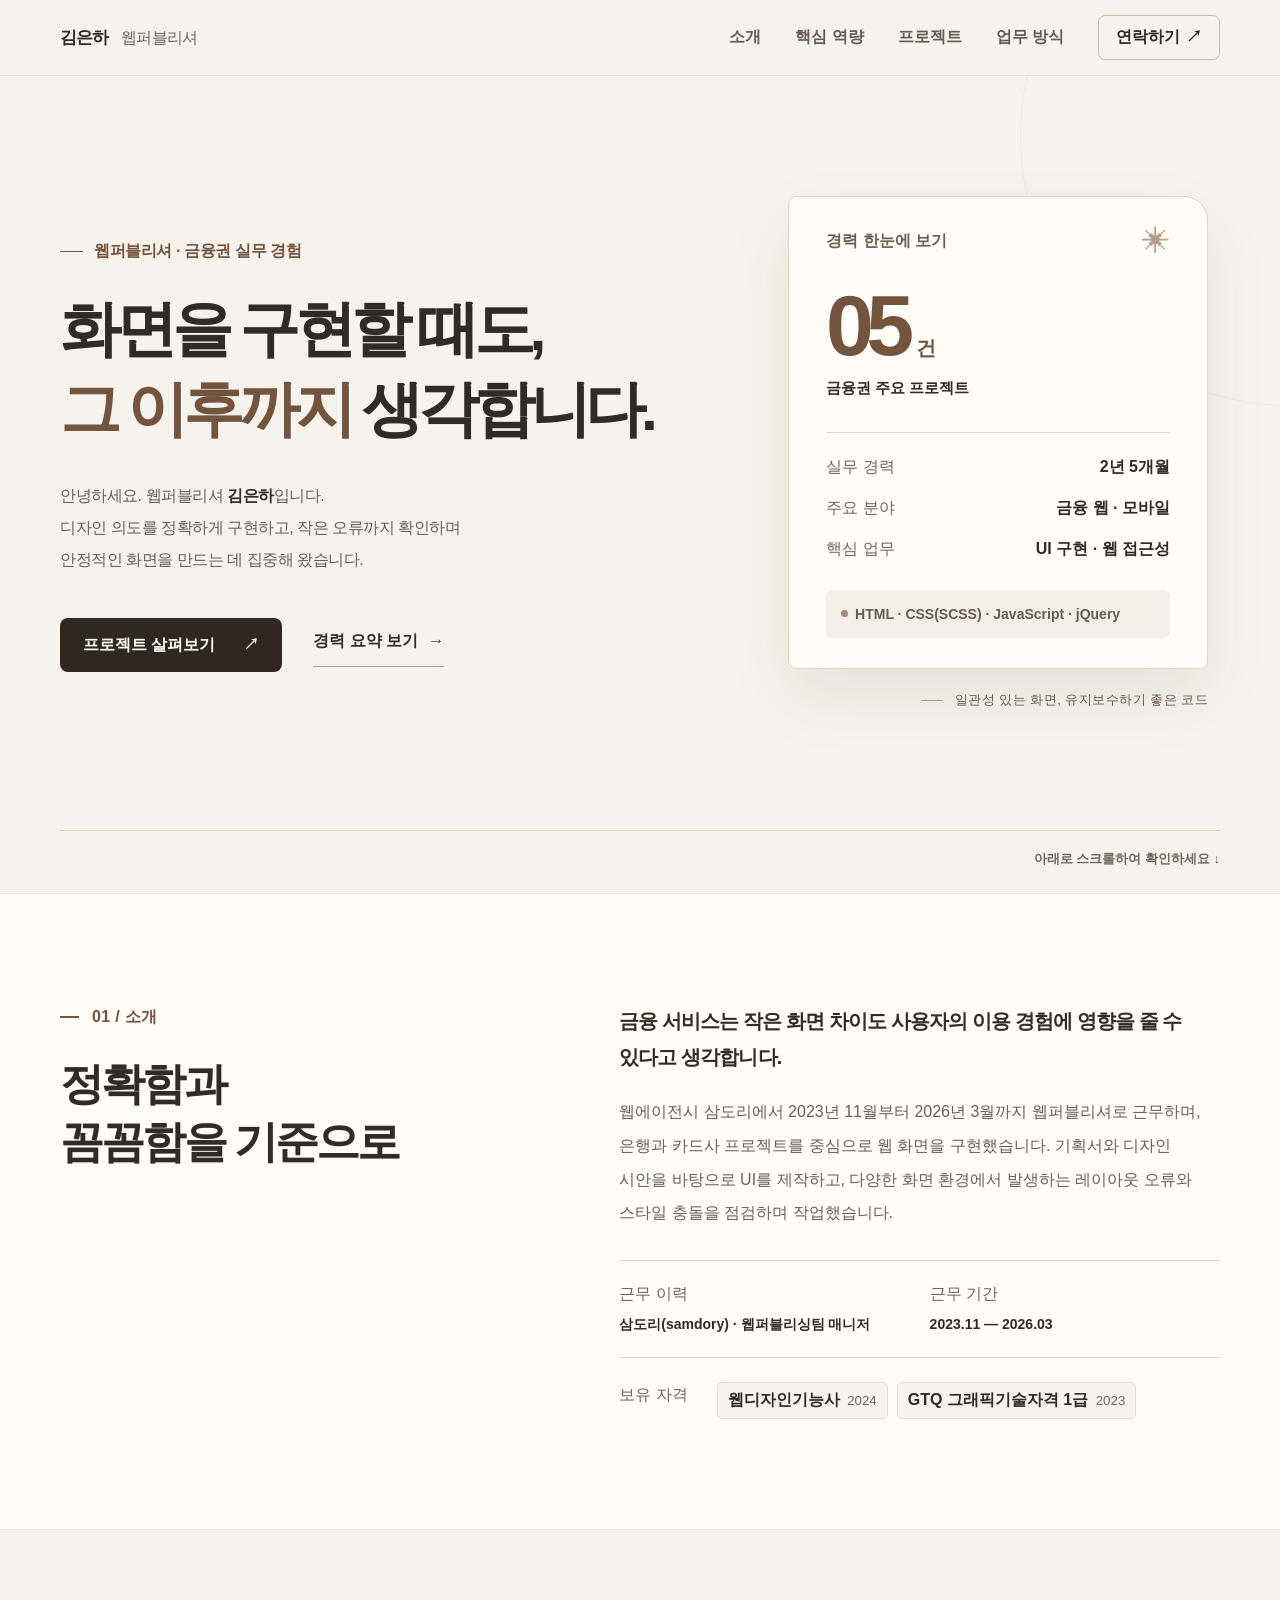
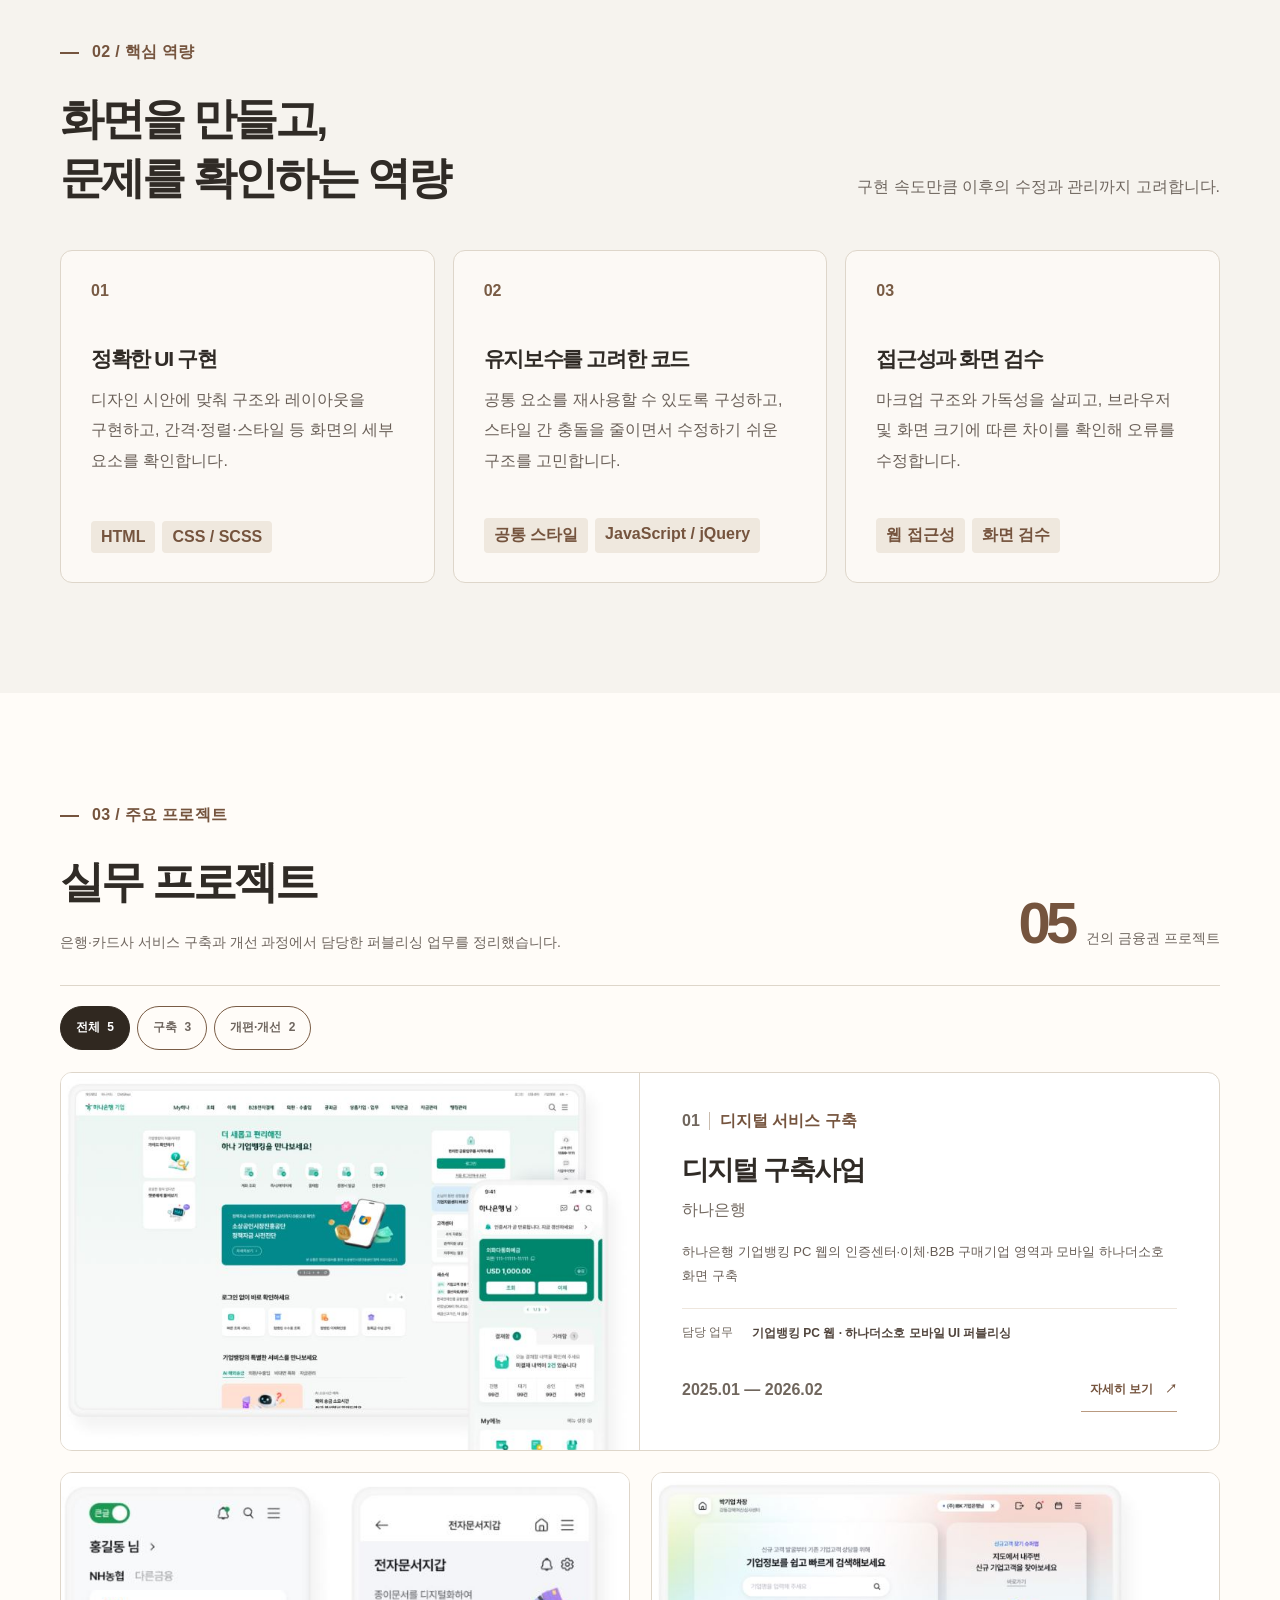
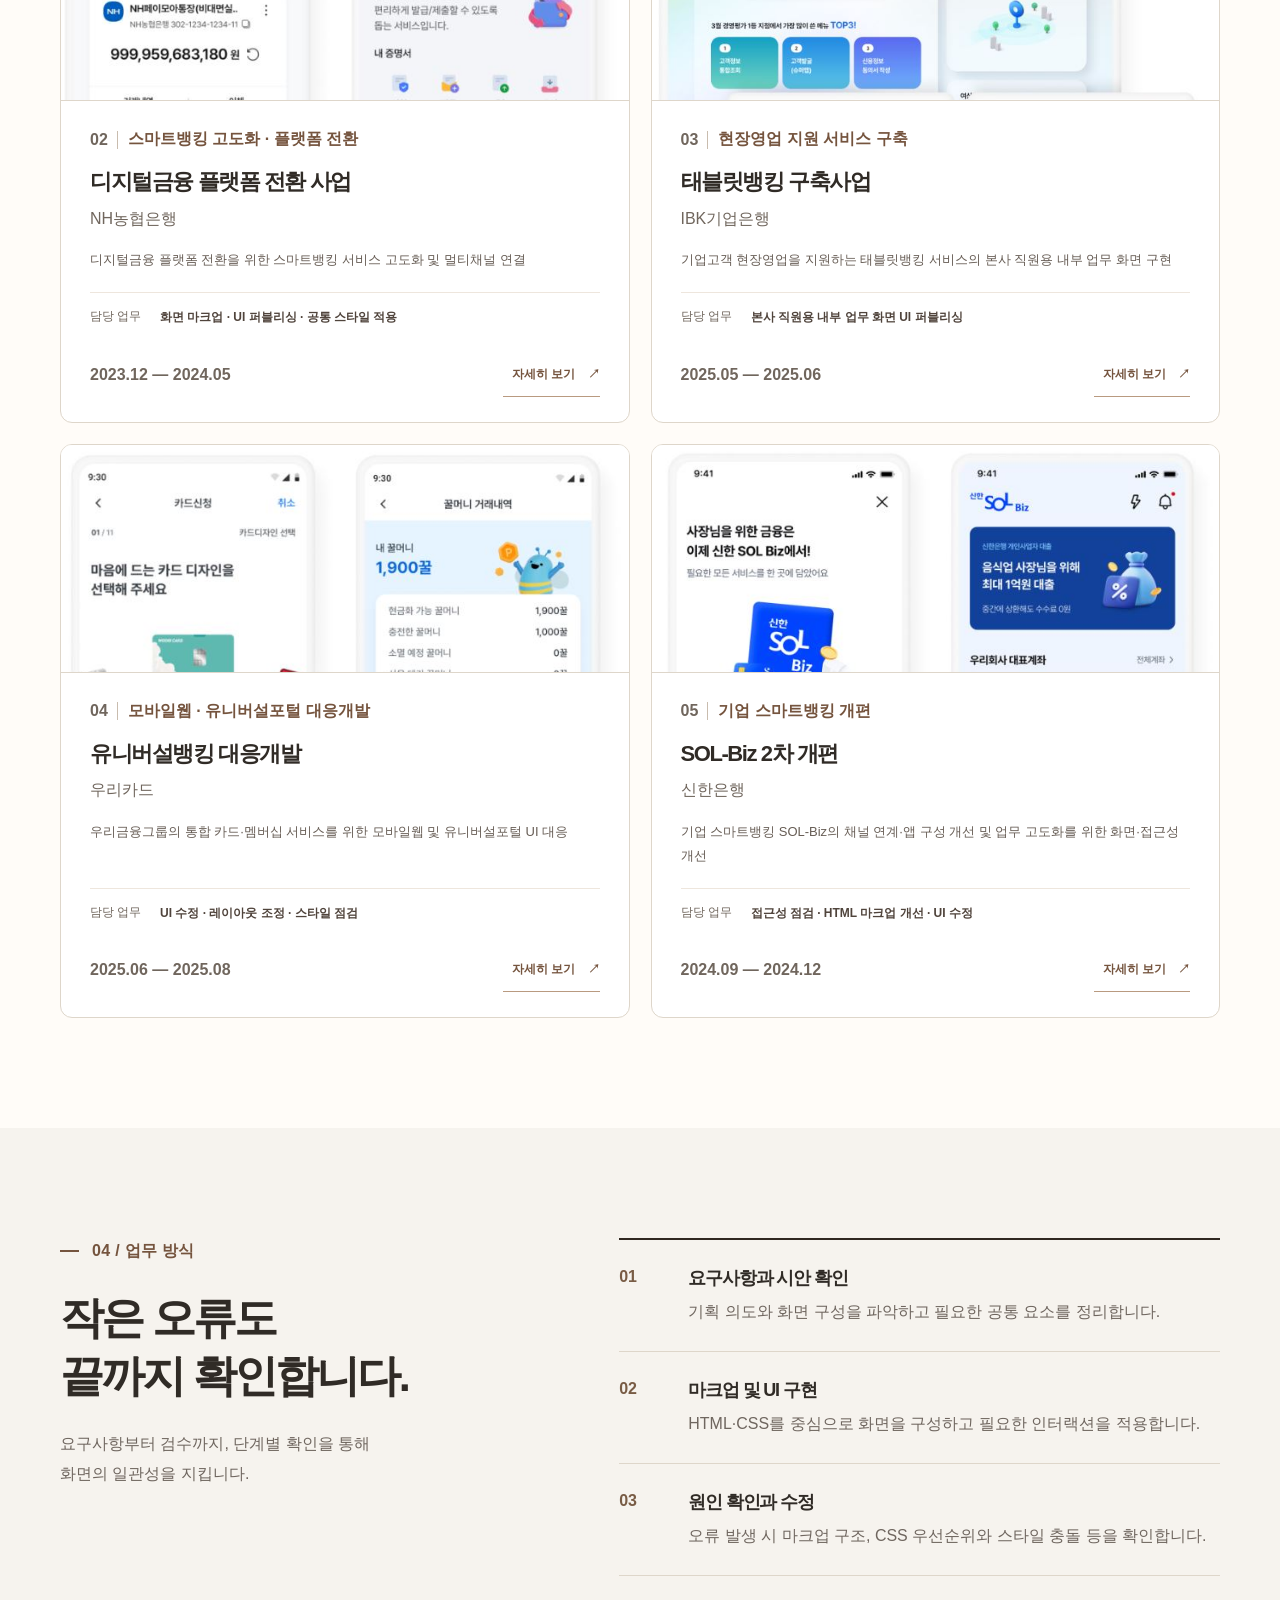
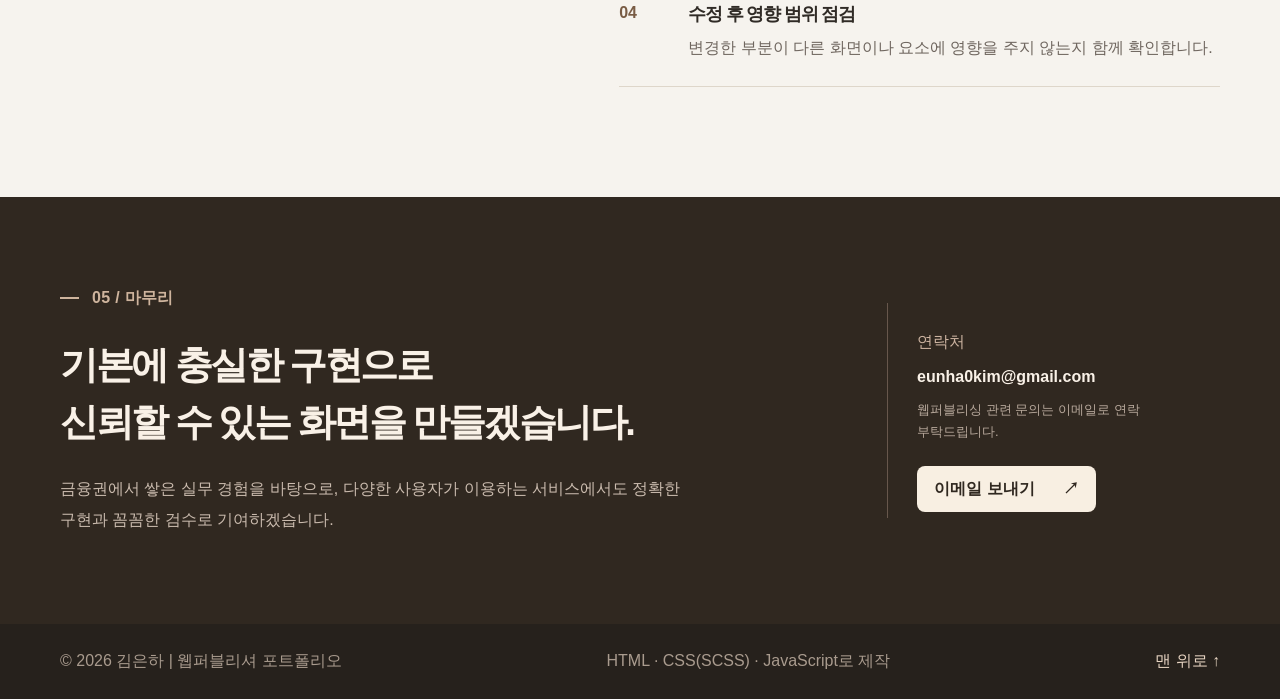
==== index.html @ f07c4eff "Add files via upload" ====
<!doctype html>
<html lang="ko">
<head>
  <meta charset="utf-8">
  <meta name="viewport" content="width=device-width, initial-scale=1">
  <meta name="description" content="웹퍼블리셔 김은하의 경력 포트폴리오. 금융권 웹 서비스 구축과 UI 퍼블리싱, 웹 접근성 개선 프로젝트 경험을 소개합니다.">
  <meta name="theme-color" content="#f6f3ee">
  <meta property="og:type" content="website">
  <meta property="og:title" content="김은하 | 웹퍼블리셔 포트폴리오">
  <meta property="og:description" content="금융권 프로젝트 경험을 바탕으로 정확하게 구현하고 꼼꼼히 검수하는 웹퍼블리셔">
  <title>김은하 | 웹퍼블리셔 포트폴리오</title>
  <link rel="stylesheet" href="css/styles.css">
  <script src="js/portfolio-data.js" defer></script>
  <script src="js/script.js" defer></script>
</head>
<body>
  <a class="skip-link" href="#main">본문으로 바로가기</a>
  <div class="scroll-progress" id="scroll-progress" aria-hidden="true"></div>

  <header class="site-header" id="top">
    <div class="header-inner container">
      <a href="#top" class="brand" aria-label="김은하 포트폴리오 맨 위로">
        <span class="brand-name">김은하 <small>웹퍼블리셔</small></span>
      </a>
      <button type="button" class="menu-toggle" id="menu-toggle" aria-controls="site-nav" aria-expanded="false" aria-label="메뉴 열기">
        <span></span><span></span><span></span>
      </button>
      <nav class="site-nav" id="site-nav" aria-label="주요 메뉴">
        <a href="#about">소개</a>
        <a href="#skills">핵심 역량</a>
        <a href="#projects">프로젝트</a>
        <a href="#process">업무 방식</a>
        <a href="#contact" class="nav-contact">연락하기 <span aria-hidden="true">↗</span></a>
      </nav>
    </div>
  </header>

  <main id="main" tabindex="-1">
    <section class="hero section-pad" aria-labelledby="hero-title">
      <div class="container hero-layout">
        <div class="hero-copy" data-reveal>
          <div class="eyebrow"><span class="tiny-rule"></span> 웹퍼블리셔 · 금융권 실무 경험</div>
          <h1 id="hero-title">화면을 구현할 때도,<br><span class="accent-word">그 이후까지</span> 생각합니다.</h1>
          <p class="hero-description">안녕하세요. 웹퍼블리셔 <strong>김은하</strong>입니다.<br>디자인 의도를 정확하게 구현하고, 작은 오류까지 확인하며<br class="only-desktop"> 안정적인 화면을 만드는 데 집중해 왔습니다.</p>
          <div class="hero-actions">
            <a href="#projects" class="button button-primary">프로젝트 살펴보기 <span aria-hidden="true">↗</span></a>
            <a href="#about" class="text-link">경력 요약 보기 <span aria-hidden="true">→</span></a>
          </div>
        </div>

        <div class="hero-aside" data-reveal>
          <div class="hero-card">
            <div class="hero-card-top">
              <span>경력 한눈에 보기</span>
              <span class="hero-card-symbol" aria-hidden="true">✳</span>
            </div>
            <div class="hero-number-wrap">
              <strong class="hero-number">05<span>건</span></strong>
              <p>금융권 주요 프로젝트</p>
            </div>
            <div class="hero-divider"></div>
            <div class="hero-card-info">
              <div><span>실무 경력</span><strong>2년 5개월</strong></div>
              <div><span>주요 분야</span><strong>금융 웹 · 모바일</strong></div>
              <div><span>핵심 업무</span><strong>UI 구현 · 웹 접근성</strong></div>
            </div>
            <div class="hero-card-bottom"><span class="status-dot"></span> HTML · CSS(SCSS) · JavaScript · jQuery</div>
          </div>
          <div class="side-note"><span class="side-note-line"></span> 일관성 있는 화면, 유지보수하기 좋은 코드</div>
        </div>
      </div>
      <div class="hero-bottom container"><span></span><span>아래로 스크롤하여 확인하세요 <span aria-hidden="true">↓</span></span></div>
    </section>

    <section class="about section-pad" id="about" aria-labelledby="about-title">
      <div class="container two-column-section">
        <div class="section-side" data-reveal><div class="section-index">01 / 소개</div><h2 id="about-title">정확함과<br>꼼꼼함을 기준으로</h2></div>
        <div class="section-main" data-reveal>
          <p class="lead">금융 서비스는 작은 화면 차이도 사용자의 이용 경험에 영향을 줄 수 있다고 생각합니다.</p>
          <p class="body-copy">웹에이전시 삼도리에서 2023년 11월부터 2026년 3월까지 웹퍼블리셔로 근무하며, 은행과 카드사 프로젝트를 중심으로 웹 화면을 구현했습니다. 기획서와 디자인 시안을 바탕으로 UI를 제작하고, 다양한 화면 환경에서 발생하는 레이아웃 오류와 스타일 충돌을 점검하며 작업했습니다.</p>
          <dl class="experience-line">
            <div><dt class="meta-label">근무 이력</dt><dd>삼도리(samdory) · 웹퍼블리싱팀 매니저</dd></div>
            <div><dt class="meta-label">근무 기간</dt><dd>2023.11 — 2026.03</dd></div>
          </dl>
          <div class="certificate-line">
            <span>보유 자격</span>
            <ul aria-label="보유 자격 목록"><li>웹디자인기능사 <small>2024</small></li><li>GTQ 그래픽기술자격 1급 <small>2023</small></li></ul>
          </div>
        </div>
      </div>
    </section>

    <section class="skills section-pad" id="skills" aria-labelledby="skills-title">
      <div class="container">
        <div class="section-heading" data-reveal>
          <div><div class="section-index">02 / 핵심 역량</div><h2 id="skills-title">화면을 만들고,<br>문제를 확인하는 역량</h2></div>
          <p>구현 속도만큼 이후의 수정과 관리까지 고려합니다.</p>
        </div>
        <div class="skill-grid">
          <article class="skill-card" data-reveal><span class="skill-count">01</span><h3>정확한 UI 구현</h3><p>디자인 시안에 맞춰 구조와 레이아웃을 구현하고, 간격·정렬·스타일 등 화면의 세부 요소를 확인합니다.</p><div class="skill-tags"><span>HTML</span><span>CSS / SCSS</span></div></article>
          <article class="skill-card" data-reveal><span class="skill-count">02</span><h3>유지보수를 고려한 코드</h3><p>공통 요소를 재사용할 수 있도록 구성하고, 스타일 간 충돌을 줄이면서 수정하기 쉬운 구조를 고민합니다.</p><div class="skill-tags"><span>공통 스타일</span><span>JavaScript / jQuery</span></div></article>
          <article class="skill-card" data-reveal><span class="skill-count">03</span><h3>접근성과 화면 검수</h3><p>마크업 구조와 가독성을 살피고, 브라우저 및 화면 크기에 따른 차이를 확인해 오류를 수정합니다.</p><div class="skill-tags"><span>웹 접근성</span><span>화면 검수</span></div></article>
        </div>
      </div>
    </section>

    <section class="projects section-pad" id="projects" aria-labelledby="projects-title">
      <div class="container">
        <div class="section-heading project-heading" data-reveal>
          <div><div class="section-index">03 / 주요 프로젝트</div><h2 id="projects-title">실무 프로젝트</h2><p class="project-intro">은행·카드사 서비스 구축과 개선 과정에서 담당한 퍼블리싱 업무를 정리했습니다.</p></div>
          <div class="project-count" aria-label="프로젝트 5건"><strong>05</strong><span>건의 금융권 프로젝트</span></div>
        </div>
        <div class="project-toolbar" data-reveal>
          <div class="filter-list" role="group" aria-label="프로젝트 분류">
            <button type="button" class="filter-button is-active" data-filter="all" aria-pressed="true">전체 <span>5</span></button>
            <button type="button" class="filter-button" data-filter="build" aria-pressed="false">구축 <span>3</span></button>
            <button type="button" class="filter-button" data-filter="improve" aria-pressed="false">개편·개선 <span>2</span></button>
          </div>
        </div>
        <!-- 프로젝트는 js/portfolio-data.js에서 관리됩니다. 이미지/URL도 해당 파일에서 변경하세요. -->
        <div class="project-grid" id="project-grid" role="list" aria-label="프로젝트 목록"></div>
        <noscript><p>프로젝트 목록과 상세 내용은 JavaScript를 활성화하면 확인할 수 있습니다.</p></noscript>
      
      </div>
    </section>

    <section class="process section-pad" id="process" aria-labelledby="process-title">
      <div class="container two-column-section process-layout">
        <div class="section-side" data-reveal><div class="section-index">04 / 업무 방식</div><h2 id="process-title">작은 오류도<br>끝까지 확인합니다.</h2><p class="process-side-copy">요구사항부터 검수까지, 단계별 확인을 통해 화면의 일관성을 지킵니다.</p></div>
        <ol class="process-list" data-reveal>
          <li class="process-item"><span aria-hidden="true">01</span><div><h3>요구사항과 시안 확인</h3><p>기획 의도와 화면 구성을 파악하고 필요한 공통 요소를 정리합니다.</p></div></li>
          <li class="process-item"><span aria-hidden="true">02</span><div><h3>마크업 및 UI 구현</h3><p>HTML·CSS를 중심으로 화면을 구성하고 필요한 인터랙션을 적용합니다.</p></div></li>
          <li class="process-item"><span aria-hidden="true">03</span><div><h3>원인 확인과 수정</h3><p>오류 발생 시 마크업 구조, CSS 우선순위와 스타일 충돌 등을 확인합니다.</p></div></li>
          <li class="process-item"><span aria-hidden="true">04</span><div><h3>수정 후 영향 범위 점검</h3><p>변경한 부분이 다른 화면이나 요소에 영향을 주지 않는지 함께 확인합니다.</p></div></li>
        </ol>
      </div>
    </section>

    <section class="closing section-pad" id="contact" aria-labelledby="contact-title">
      <div class="container closing-layout">
        <div data-reveal>
          <div class="section-index light-index">05 / 마무리</div>
          <h2 id="contact-title">기본에 충실한 구현으로<br>신뢰할 수 있는 화면을 만들겠습니다.</h2>
          <p>금융권에서 쌓은 실무 경험을 바탕으로, 다양한 사용자가 이용하는 서비스에서도 정확한 구현과 꼼꼼한 검수로 기여하겠습니다.</p>
        </div>
        <div class="closing-contact" data-reveal>
          <span>연락처</span>
          <strong id="contact-email">이메일 주소를 입력해 주세요</strong>
          <p id="contact-note">js/portfolio-data.js에 이메일을 입력하면 메일 보내기 버튼이 표시됩니다.</p>
          <a id="contact-action" class="button button-light" href="#contact" hidden>이메일 보내기 <span aria-hidden="true">↗</span></a>
        </div>
      </div>
    </section>
  </main>

  <footer class="site-footer"><div class="container footer-inner"><span>© 2026 김은하 | 웹퍼블리셔 포트폴리오</span><span>HTML · CSS(SCSS) · JavaScript로 제작</span><button type="button" id="back-to-top">맨 위로 ↑</button></div></footer>

  <dialog id="project-dialog" class="project-dialog" aria-labelledby="dialog-title">
    <div class="dialog-container">
      <div class="dialog-toolbar"><span>프로젝트 상세</span><button type="button" class="dialog-close" id="dialog-close" aria-label="프로젝트 상세 닫기">✕</button></div>
      <div id="dialog-content"></div>
    </div>
  </dialog>
</body>
</html>
---- css/styles.css ----
@charset "UTF-8";
:root {
  --bg: #f6f3ee;
  --bg-paper: #fffcf8;
  --bg-soft: #eee8df;
  --bg-warm: #e7dccc;
  --brown: #75543e;
  --brown-dark: #302820;
  --brown-mid: #795c45;
  --brown-light: #b99a80;
  --ink: #302b26;
  --muted: #6f665f;
  --subtle: #70665d;
  --line: #ded6ca;
  --line-dark: #c9bcae;
  --white: #ffffff;
  --radius: 16px;
  --shadow: 0 28px 65px rgba(61, 42, 27, .085);
  --container: 1160px;
  --header-height: 76px;
  font-family: "Pretendard", "Noto Sans KR", "Noto Sans CJK KR", "Apple SD Gothic Neo", "Malgun Gothic", sans-serif;
  color-scheme: light;
}

*, *::before, *::after {
  -webkit-box-sizing: border-box;
          box-sizing: border-box;
}

html {
  scroll-behavior: smooth;
  scroll-padding-top: 98px;
}

body {
  background: var(--bg);
  color: var(--ink);
  margin: 0;
  -webkit-font-smoothing: antialiased;
  word-break: keep-all;
  overflow-wrap: break-word;
}

body.dialog-open {
  overflow: hidden;
}

button, input, textarea {
  font: inherit;
}

button {
  cursor: pointer;
}

a {
  color: inherit;
  text-decoration: none;
}

button, a {
  -webkit-tap-highlight-color: transparent;
}

:focus-visible {
  outline: 3px solid #302820;
  outline-offset: 4px;
  -webkit-box-shadow: 0 0 0 4px #fffcf8;
          box-shadow: 0 0 0 4px #fffcf8;
}

[tabindex="-1"] {
  scroll-margin-top: 16px;
}

::-moz-selection {
  background: #dac3ab;
  color: #2c241f;
}

::selection {
  background: #dac3ab;
  color: #2c241f;
}

[hidden] {
  display: none !important;
}

.container {
  width: min(var(--container), calc(100% - 80px));
  margin-inline: auto;
}

.section-pad {
  padding-block: 110px;
}

.skip-link {
  position: fixed;
  left: 18px;
  top: -70px;
  z-index: 110;
  background: var(--brown-dark);
  color: white;
  padding: 12px 18px;
  border-radius: 6px;
}

.skip-link:focus {
  top: 12px;
}

.scroll-progress {
  position: fixed;
  inset: 0 auto auto 0;
  height: 3px;
  width: 0;
  z-index: 102;
  background: var(--brown);
  pointer-events: none;
}

/* 헤더 */
.site-header {
  height: var(--header-height);
  border-bottom: 1px solid rgba(108, 88, 68, 0.12);
  position: sticky;
  top: 0;
  z-index: 100;
  background: rgba(246, 243, 238, 0.95);
  backdrop-filter: blur(18px);
  -webkit-backdrop-filter: blur(18px);
}

.header-inner {
  height: 100%;
  display: -webkit-box;
  display: -ms-flexbox;
  display: flex;
  -webkit-box-align: center;
      -ms-flex-align: center;
          align-items: center;
  -webkit-box-pack: justify;
      -ms-flex-pack: justify;
          justify-content: space-between;
  gap: 24px;
}

.brand {
  display: -webkit-inline-box;
  display: -ms-inline-flexbox;
  display: inline-flex;
  -webkit-box-align: center;
      -ms-flex-align: center;
          align-items: center;
  gap: 10px;
  white-space: nowrap;
}

.brand-name {
  font-size: 17px;
  letter-spacing: -0.045em;
  font-weight: 750;
}

.brand-name small {
  margin-left: 8px;
  color: var(--muted);
  font-size: 12px;
  font-weight: 450;
  letter-spacing: -0.035em;
}

.site-nav {
  display: -webkit-box;
  display: -ms-flexbox;
  display: flex;
  -webkit-box-align: center;
      -ms-flex-align: center;
          align-items: center;
  gap: 34px;
}

.site-nav > a {
  position: relative;
  font-size: 13px;
  font-weight: 600;
  color: #655b53;
  -webkit-transition: color 0.2s ease;
  transition: color 0.2s ease;
}

.site-nav > a:hover, .site-nav > a.is-current {
  color: var(--brown);
}

.site-nav > a:not(.nav-contact)::after {
  content: "";
  position: absolute;
  bottom: -8px;
  left: 0;
  width: 0;
  height: 2px;
  background: var(--brown);
  -webkit-transition: width 0.2s ease;
  transition: width 0.2s ease;
}

.site-nav > a:not(.nav-contact):hover::after, .site-nav > a:not(.nav-contact).is-current::after {
  width: 100%;
}

.site-nav .nav-contact {
  padding: 11px 17px;
  color: var(--brown-dark);
  border: 1px solid var(--line-dark);
  border-radius: 7px;
}

.nav-contact span {
  margin-left: 6px;
}

.menu-toggle {
  display: none;
  background: none;
  border: 0;
  width: 42px;
  height: 42px;
  border-radius: 8px;
  padding: 11px 8px;
}

.menu-toggle span {
  display: block;
  height: 2px;
  background: var(--brown-dark);
  margin-bottom: 6px;
  -webkit-transition: -webkit-transform 0.2s ease;
  transition: -webkit-transform 0.2s ease;
  transition: transform 0.2s ease;
  transition: transform 0.2s ease, -webkit-transform 0.2s ease;
}

/* 공통 텍스트 */
h1, h2, h3, p {
  margin-top: 0;
}

h1, h2, h3 {
  letter-spacing: -0.065em;
}

p {
  line-height: 1.83;
}

.section-index {
  color: var(--brown);
  display: -webkit-inline-box;
  display: -ms-inline-flexbox;
  display: inline-flex;
  -webkit-box-align: center;
      -ms-flex-align: center;
          align-items: center;
  gap: 13px;
  font-size: 12px;
  font-weight: 760;
  margin-bottom: 27px;
  letter-spacing: 0.02em;
}

.section-index::before {
  content: "";
  width: 19px;
  height: 2px;
  background: currentColor;
}

.section-side h2, .section-heading h2 {
  font-size: clamp(30px, 3.4vw, 44px);
  font-weight: 760;
  line-height: 1.35;
  margin-bottom: 0;
}

.two-column-section {
  display: grid;
  grid-template-columns: 0.85fr 1.15fr;
  gap: clamp(46px, 9vw, 135px);
}

.section-heading {
  display: -webkit-box;
  display: -ms-flexbox;
  display: flex;
  -webkit-box-pack: justify;
      -ms-flex-pack: justify;
          justify-content: space-between;
  -webkit-box-align: end;
      -ms-flex-align: end;
          align-items: end;
  gap: 28px;
  margin-bottom: 42px;
}

.section-heading > p {
  font-size: 14px;
  color: var(--muted);
  margin-bottom: 6px;
}

/* 표지 */
.hero {
  position: relative;
  padding-top: 113px;
  padding-bottom: 25px;
  overflow: hidden;
}

.hero::before {
  content: "";
  position: absolute;
  width: 540px;
  height: 540px;
  border: 1px solid rgba(137, 100, 70, 0.08);
  border-radius: 50%;
  right: -280px;
  top: -210px;
}

.hero-layout {
  display: grid;
  grid-template-columns: 1.25fr 0.85fr;
  -webkit-box-align: center;
      -ms-flex-align: center;
          align-items: center;
  gap: 88px;
}

.eyebrow {
  display: -webkit-box;
  display: -ms-flexbox;
  display: flex;
  -webkit-box-align: center;
      -ms-flex-align: center;
          align-items: center;
  gap: 11px;
  font-weight: 700;
  color: var(--brown);
  letter-spacing: -0.025em;
  font-size: 13px;
}

.tiny-rule {
  width: 23px;
  height: 1px;
  background: var(--brown);
}

.hero h1 {
  font-size: clamp(42px, 4.75vw, 65px);
  font-weight: 800;
  letter-spacing: -0.086em;
  line-height: 1.31;
  margin: 28px -20px 31px 0;
}

.accent-word {
  color: var(--brown);
}

.hero-description {
  font-size: 16px;
  line-height: 2;
  color: #645e57;
  letter-spacing: -0.03em;
}

.hero-description strong {
  color: var(--ink);
  font-weight: 730;
}

.hero-actions {
  margin-top: 42px;
  display: -webkit-box;
  display: -ms-flexbox;
  display: flex;
  -webkit-box-align: center;
      -ms-flex-align: center;
          align-items: center;
  gap: 31px;
}

.button {
  border-radius: 8px;
  min-height: 54px;
  padding: 0 23px;
  display: -webkit-inline-box;
  display: -ms-inline-flexbox;
  display: inline-flex;
  -webkit-box-pack: center;
      -ms-flex-pack: center;
          justify-content: center;
  -webkit-box-align: center;
      -ms-flex-align: center;
          align-items: center;
  gap: 28px;
  font-size: 14px;
  font-weight: 740;
  -webkit-transition: background 0.2s ease, -webkit-transform 0.2s ease;
  transition: background 0.2s ease, -webkit-transform 0.2s ease;
  transition: transform 0.2s ease, background 0.2s ease;
  transition: transform 0.2s ease, background 0.2s ease, -webkit-transform 0.2s ease;
}

.button:hover {
  -webkit-transform: translateY(-2px);
          transform: translateY(-2px);
}

.button-primary {
  background: var(--brown-dark);
  color: #fffaf3;
}

.button-primary:hover {
  background: var(--brown);
}

.text-link {
  display: -webkit-inline-box;
  display: -ms-inline-flexbox;
  display: inline-flex;
  -webkit-box-align: center;
      -ms-flex-align: center;
          align-items: center;
  gap: 10px;
  font-size: 13px;
  font-weight: 720;
  border-bottom: 1px solid var(--brown-light);
  padding-bottom: 7px;
}

.text-link:hover {
  color: var(--brown);
}

.hero-aside {
  position: relative;
  padding: 7px 12px 15px 2px;
}

.hero-card {
  position: relative;
  z-index: 1;
  padding: 34px 37px 30px;
  border: 1px solid #e2d6c7;
  background: #fffcf7;
  -webkit-box-shadow: var(--shadow);
          box-shadow: var(--shadow);
  border-radius: 8px 24px 8px 8px;
}

.hero-card-top {
  display: -webkit-box;
  display: -ms-flexbox;
  display: flex;
  -webkit-box-align: center;
      -ms-flex-align: center;
          align-items: center;
  -webkit-box-pack: justify;
      -ms-flex-pack: justify;
          justify-content: space-between;
  font-size: 13px;
  font-weight: 760;
  color: #6c5e52;
}

.hero-card-symbol {
  color: #b69d84;
  font-size: 28px;
  line-height: 0.7;
  font-weight: 350;
}

.hero-number-wrap {
  padding-top: 28px;
}

.hero-number {
  color: var(--brown);
  font-size: 86px;
  font-weight: 750;
  line-height: 1.05;
  letter-spacing: -0.09em;
  font-variant-numeric: tabular-nums;
}

.hero-number span {
  font-size: 20px;
  font-weight: 650;
  padding-left: 10px;
  letter-spacing: -0.04em;
}

.hero-number-wrap p {
  color: var(--ink);
  font-weight: 700;
  font-size: 15px;
  margin: 4px 0 0;
}

.hero-divider {
  background: #ded7cc;
  height: 1px;
  margin: 30px 0 24px;
}

.hero-card-info {
  display: grid;
  gap: 20px;
}

.hero-card-info div {
  display: -webkit-box;
  display: -ms-flexbox;
  display: flex;
  -webkit-box-align: center;
      -ms-flex-align: center;
          align-items: center;
  -webkit-box-pack: justify;
      -ms-flex-pack: justify;
          justify-content: space-between;
  gap: 10px;
}

.hero-card-info span {
  color: var(--subtle);
  font-size: 12px;
}

.hero-card-info strong {
  font-size: 14px;
  font-weight: 720;
}

.hero-card-bottom {
  margin-top: 30px;
  padding: 13px 15px;
  display: -webkit-box;
  display: -ms-flexbox;
  display: flex;
  -webkit-box-align: center;
      -ms-flex-align: center;
          align-items: center;
  gap: 7px;
  background: #f3eee7;
  color: #695b4e;
  font-size: 11px;
  font-weight: 650;
  border-radius: 6px;
  white-space: nowrap;
}

.status-dot {
  width: 7px;
  height: 7px;
  border-radius: 50%;
  -ms-flex-negative: 0;
      flex-shrink: 0;
  background: #a88a72;
}

.side-note {
  margin-top: 22px;
  text-align: right;
  color: #8c7b6a;
  font-size: 11px;
  letter-spacing: 0.035em;
}

.side-note-line {
  display: inline-block;
  width: 22px;
  height: 1px;
  vertical-align: middle;
  background: #b49c87;
  margin-right: 8px;
}

.hero-bottom {
  margin-top: 106px;
  padding-top: 19px;
  border-top: 1px solid var(--line);
  display: -webkit-box;
  display: -ms-flexbox;
  display: flex;
  -webkit-box-pack: justify;
      -ms-flex-pack: justify;
          justify-content: space-between;
  font-size: 11px;
  font-weight: 650;
  color: var(--subtle);
}

/* 소개 */
.about {
  background: #fffcf8;
  border-top: 1px solid #ece5db;
  border-bottom: 1px solid #ece5db;
}

.lead {
  color: #342b23;
  font-size: 20px;
  line-height: 1.78;
  font-weight: 730;
  margin-bottom: 20px;
  letter-spacing: -0.045em;
}

.body-copy {
  font-size: 14px;
  color: #695f56;
  line-height: 2.1;
}

.experience-line {
  display: grid;
  grid-template-columns: 1fr 1fr;
  gap: 20px;
  padding: 23px 0;
  border-top: 1px solid var(--line);
  border-bottom: 1px solid var(--line);
  margin-top: 30px;
}

.experience-line div {
  display: -webkit-box;
  display: -ms-flexbox;
  display: flex;
  -webkit-box-orient: vertical;
  -webkit-box-direction: normal;
      -ms-flex-direction: column;
          flex-direction: column;
  gap: 11px;
}

.experience-line dt, .experience-line dd {
  margin: 0;
}

.experience-line dd {
  font-size: 14px;
  font-weight: 720;
}

.meta-label {
  font-size: 12px;
  color: var(--subtle);
}

.experience-line strong {
  font-size: 14px;
  font-weight: 720;
}

.certificate-line {
  margin-top: 24px;
  display: -webkit-box;
  display: -ms-flexbox;
  display: flex;
  -webkit-box-align: start;
      -ms-flex-align: start;
          align-items: flex-start;
  gap: 29px;
}

.certificate-line > span {
  font-size: 12px;
  color: var(--subtle);
  white-space: nowrap;
  margin-top: 3px;
}

.certificate-line ul {
  display: -webkit-box;
  display: -ms-flexbox;
  display: flex;
  -ms-flex-wrap: wrap;
      flex-wrap: wrap;
  gap: 9px;
  margin: 0;
  padding: 0;
  list-style: none;
}

.certificate-line li {
  border: 1px solid #e4dcd1;
  background: var(--bg);
  border-radius: 5px;
  padding: 7px 10px;
  font-size: 12px;
  font-weight: 650;
}

.certificate-line small {
  color: var(--subtle);
  font-weight: 450;
  margin-left: 3px;
}

/* 역량 */
.skills {
  background: var(--bg);
}

.skill-grid {
  display: grid;
  grid-template-columns: repeat(3, 1fr);
  gap: 18px;
}

.skill-card {
  padding: 31px 30px 29px;
  min-height: 333px;
  border: 1px solid var(--line);
  background: rgba(255, 253, 249, 0.72);
  border-radius: 12px;
  position: relative;
  display: -webkit-box;
  display: -ms-flexbox;
  display: flex;
  -webkit-box-orient: vertical;
  -webkit-box-direction: normal;
      -ms-flex-direction: column;
          flex-direction: column;
  -webkit-transition: border-color 0.25s ease, -webkit-transform 0.25s ease, -webkit-box-shadow 0.25s ease;
  transition: border-color 0.25s ease, -webkit-transform 0.25s ease, -webkit-box-shadow 0.25s ease;
  transition: transform 0.25s ease, box-shadow 0.25s ease, border-color 0.25s ease;
  transition: transform 0.25s ease, box-shadow 0.25s ease, border-color 0.25s ease, -webkit-transform 0.25s ease, -webkit-box-shadow 0.25s ease;
}

.skill-card:hover {
  -webkit-transform: translateY(-4px);
          transform: translateY(-4px);
  border-color: #c8b4a2;
  -webkit-box-shadow: 0 10px 36px rgba(65, 44, 30, 0.055);
          box-shadow: 0 10px 36px rgba(65, 44, 30, 0.055);
}

.skill-count {
  color: var(--brown-mid);
  font-size: 16px;
  font-weight: 750;
}

.skill-card h3 {
  font-size: 21px;
  margin: 45px 0 13px;
  line-height: 1.3;
}

.skill-card p {
  color: #6a6058;
  font-size: 13px;
  line-height: 1.9;
  margin-bottom: 26px;
}

.skill-tags {
  margin-top: auto;
  display: -webkit-box;
  display: -ms-flexbox;
  display: flex;
  -ms-flex-wrap: wrap;
      flex-wrap: wrap;
  gap: 7px;
}

.skill-tags span {
  font-size: 10px;
  color: var(--brown);
  background: #efe8de;
  padding: 7px 10px;
  border-radius: 4px;
  font-weight: 700;
}

/* 프로젝트 */
.projects {
  background: #fffcf8;
}

.project-heading {
  margin-bottom: 29px;
}

.project-intro {
  color: var(--muted);
  font-size: 14px;
  margin: 18px 0 0;
}

.project-count {
  -webkit-box-flex: 0;
      -ms-flex: 0 0 auto;
          flex: 0 0 auto;
  display: -webkit-box;
  display: -ms-flexbox;
  display: flex;
  gap: 13px;
  -webkit-box-align: baseline;
      -ms-flex-align: baseline;
          align-items: baseline;
  padding-bottom: 4px;
}

.project-count strong {
  font-size: 58px;
  letter-spacing: -0.085em;
  line-height: 1;
  color: var(--brown);
}

.project-count span {
  font-size: 14px;
  color: var(--muted);
}

.project-toolbar {
  display: -webkit-box;
  display: -ms-flexbox;
  display: flex;
  -webkit-box-align: center;
      -ms-flex-align: center;
          align-items: center;
  -webkit-box-pack: justify;
      -ms-flex-pack: justify;
          justify-content: space-between;
  gap: 15px;
  border-top: 1px solid var(--line);
  padding: 20px 0 22px;
}

.filter-list {
  display: -webkit-box;
  display: -ms-flexbox;
  display: flex;
  -ms-flex-wrap: wrap;
      flex-wrap: wrap;
  -webkit-box-align: center;
      -ms-flex-align: center;
          align-items: center;
  gap: 7px;
}

.filter-button {
  background: transparent;
  border: 1px solid var(--line);
  border-radius: 40px;
  font-size: 12px;
  color: var(--muted);
  font-weight: 650;
  padding: 9px 15px;
  -webkit-transition: 0.2s;
  transition: 0.2s;
}

.filter-button span {
  margin-left: 4px;
  font-size: 12px;
  opacity: 0.7;
}

.filter-button:hover {
  background: #f5efe7;
}

.filter-button.is-active {
  background: var(--brown-dark);
  border-color: var(--brown-dark);
  color: white;
}

.project-grid {
  display: grid;
  grid-template-columns: repeat(2, minmax(0, 1fr));
  gap: 21px;
}

.project-card {
  border: 1px solid var(--line);
  background: #fff;
  border-radius: 12px;
  overflow: hidden;
  -webkit-transition: border-color 0.25s ease, -webkit-transform 0.25s ease, -webkit-box-shadow 0.25s ease;
  transition: border-color 0.25s ease, -webkit-transform 0.25s ease, -webkit-box-shadow 0.25s ease;
  transition: transform 0.25s ease, box-shadow 0.25s ease, border-color 0.25s ease;
  transition: transform 0.25s ease, box-shadow 0.25s ease, border-color 0.25s ease, -webkit-transform 0.25s ease, -webkit-box-shadow 0.25s ease;
  min-width: 0;
  display: -webkit-box;
  display: -ms-flexbox;
  display: flex;
  -webkit-box-orient: vertical;
  -webkit-box-direction: normal;
      -ms-flex-direction: column;
          flex-direction: column;
}

.project-card:hover {
  -webkit-transform: translateY(-3px);
          transform: translateY(-3px);
  -webkit-box-shadow: 0 17px 43px rgba(68, 50, 38, 0.07);
          box-shadow: 0 17px 43px rgba(68, 50, 38, 0.07);
  border-color: var(--line-dark);
}

.project-card.is-featured {
  grid-column: 1/-1;
  display: grid;
  grid-template-columns: 1fr 1fr;
}

.project-preview {
  position: relative;
  background: #f0eae1;
  min-height: 228px;
  overflow: hidden;
  display: grid;
  place-items: center;
  border-bottom: 1px solid var(--line);
}

.project-card.is-featured .project-preview {
  border-bottom: 0;
  border-right: 1px solid var(--line);
  min-height: 355px;
}

.project-preview::before {
  content: "";
  width: 66%;
  height: 80%;
  border: 1px solid rgba(121, 94, 72, 0.14);
  border-radius: 50%;
  position: absolute;
  right: -25%;
  bottom: -55%;
}

.preview-browser {
  position: relative;
  width: 74%;
  max-width: 420px;
  min-height: 150px;
  aspect-ratio: 1.68;
  background: #fffcf7;
  border: 1px solid #ddccba;
  -webkit-box-shadow: 0 17px 29px rgba(65, 48, 33, 0.095);
          box-shadow: 0 17px 29px rgba(65, 48, 33, 0.095);
  border-radius: 8px;
  overflow: hidden;
  -webkit-transform: translateY(7px);
          transform: translateY(7px);
  display: -webkit-box;
  display: -ms-flexbox;
  display: flex;
  -webkit-box-orient: vertical;
  -webkit-box-direction: normal;
      -ms-flex-direction: column;
          flex-direction: column;
}

.preview-topbar {
  -ms-flex-negative: 0;
      flex-shrink: 0;
  height: 26px;
  border-bottom: 1px solid #e9dfd3;
  display: -webkit-box;
  display: -ms-flexbox;
  display: flex;
  -webkit-box-align: center;
      -ms-flex-align: center;
          align-items: center;
  gap: 5px;
  padding-inline: 11px;
}

.preview-topbar i {
  width: 5px;
  height: 5px;
  border-radius: 50%;
  background: #cbbbaa;
}

.preview-inner {
  display: -webkit-box;
  display: -ms-flexbox;
  display: flex;
  -webkit-box-orient: vertical;
  -webkit-box-direction: normal;
      -ms-flex-direction: column;
          flex-direction: column;
  gap: 12px;
  padding: 18px 20px;
}

.preview-placeholder-title {
  font-size: 14px;
  font-weight: 750;
  color: #92785f;
}

.preview-lines {
  display: grid;
  gap: 8px;
  margin-top: 2px;
}

.preview-lines i {
  display: block;
  height: 8px;
  background: #ece5db;
  border-radius: 2px;
  width: 83%;
}

.preview-lines i:nth-child(2) {
  width: 63%;
}

.preview-lines i:nth-child(3) {
  width: 72%;
}

.preview-label {
  font-size: 10px;
  color: #978472;
  margin-top: auto;
}

.project-preview[data-kind=ibk] {
  background: #e9e6e0;
}

.project-preview[data-kind=ibk] .preview-browser {
  width: 56%;
  max-width: 270px;
  aspect-ratio: 1.43;
  min-height: 170px;
  border: 9px solid #655a51;
  border-radius: 14px;
}

.project-preview[data-kind=ibk] .preview-topbar {
  height: 14px;
}

.project-preview[data-kind=woori] {
  background: #f0e8dc;
}

.project-preview[data-kind=shinhan] {
  background: #e7e9e4;
}

.project-preview[data-kind=hana] {
  background: #e9e5dc;
}

.project-preview.has-image {
  background: #f5f0e9;
}

.project-preview.has-image img {
  display: block;
  width: 100%;
  height: 100%;
  -o-object-fit: cover;
     object-fit: cover;
  -o-object-position: top center;
     object-position: top center;
  position: absolute;
  inset: 0;
}

.preview-safety {
  position: absolute;
  bottom: 12px;
  left: 15px;
  font-size: 10px;
  font-weight: 650;
  color: #917964;
  letter-spacing: -0.025em;
  padding: 6px 9px;
  background: rgba(255, 252, 247, 0.85);
  border-radius: 3px;
}

.project-preview.has-image .preview-safety {
  display: none;
}

.project-content {
  padding: 28px 29px 25px;
  -webkit-box-flex: 1;
      -ms-flex: 1;
          flex: 1;
  display: -webkit-box;
  display: -ms-flexbox;
  display: flex;
  -webkit-box-orient: vertical;
  -webkit-box-direction: normal;
      -ms-flex-direction: column;
          flex-direction: column;
}

.project-card.is-featured .project-content {
  padding: 38px 42px;
  -webkit-box-pack: center;
      -ms-flex-pack: center;
          justify-content: center;
}

.project-meta {
  display: -webkit-box;
  display: -ms-flexbox;
  display: flex;
  gap: 10px;
  -webkit-box-align: center;
      -ms-flex-align: center;
          align-items: center;
  -ms-flex-wrap: wrap;
      flex-wrap: wrap;
  font-size: 11px;
  font-weight: 750;
  color: var(--brown);
}

.project-meta .project-num {
  color: var(--subtle);
  padding-right: 9px;
  border-right: 1px solid var(--line-dark);
}

.project-card h3 {
  font-size: 22px;
  margin: 17px 0 6px;
  line-height: 1.4;
}

.project-card.is-featured h3 {
  font-size: 27px;
  margin-top: 20px;
}

.project-org {
  font-size: 12px;
  color: var(--subtle);
  margin: 0 0 15px;
}

.project-summary {
  font-size: 13px;
  color: #675d55;
  line-height: 1.86;
  margin-bottom: 20px;
}

.project-role {
  display: grid;
  grid-template-columns: 62px 1fr;
  font-size: 12px;
  gap: 8px;
  margin-top: auto;
  padding-top: 15px;
  border-top: 1px solid #eee6dd;
}

.project-role span {
  color: var(--subtle);
}

.project-role strong {
  font-weight: 650;
  color: #50443c;
  line-height: 1.6;
}

.project-bottom {
  display: -webkit-box;
  display: -ms-flexbox;
  display: flex;
  -webkit-box-align: center;
      -ms-flex-align: center;
          align-items: center;
  -webkit-box-pack: justify;
      -ms-flex-pack: justify;
          justify-content: space-between;
  gap: 10px;
  margin-top: 25px;
}

.project-period {
  font-size: 11px;
  font-weight: 650;
  color: var(--subtle);
  font-variant-numeric: tabular-nums;
}

.project-open {
  border: 0;
  background: none;
  padding: 7px 0 7px 9px;
  display: -webkit-inline-box;
  display: -ms-inline-flexbox;
  display: inline-flex;
  -webkit-box-align: center;
      -ms-flex-align: center;
          align-items: center;
  gap: 12px;
  color: var(--brown);
  font-size: 12px;
  font-weight: 780;
  border-bottom: 1px solid var(--brown-light);
}

.project-open:hover {
  color: var(--brown-dark);
}

/* 업무 방식 */
.process {
  background: var(--bg);
}

.process-side-copy {
  margin-top: 23px;
  font-size: 14px;
  line-height: 1.9;
  color: var(--muted);
  max-width: 320px;
}

.process-list {
  border-top: 2px solid var(--brown-dark);
  margin: 0;
  padding: 0;
  list-style: none;
}

.process-item {
  display: grid;
  grid-template-columns: 63px 1fr;
  gap: 6px;
  padding: 26px 5px 24px 0;
  border-bottom: 1px solid var(--line);
}

.process-item > span {
  color: var(--brown-mid);
  font-weight: 750;
  font-size: 16px;
  padding-top: 2px;
}

.process-item h3 {
  margin-bottom: 8px;
  font-size: 18px;
  font-weight: 760;
}

.process-item p {
  color: var(--muted);
  font-size: 13px;
  margin-bottom: 0;
  line-height: 1.8;
}

/* 마무리 */
.closing {
  background: var(--brown-dark);
  color: #f9f1e7;
  padding-block: 88px;
}

.closing-layout {
  display: grid;
  grid-template-columns: 1.4fr 0.65fr;
  gap: 110px;
  -webkit-box-align: center;
      -ms-flex-align: center;
          align-items: center;
}

.light-index {
  color: #ceb49d;
}

.closing h2 {
  font-size: clamp(29px, 3vw, 40px);
  line-height: 1.49;
  margin-bottom: 23px;
}

.closing p {
  font-size: 14px;
  line-height: 1.95;
  color: #cabbae;
  margin-bottom: 0;
  max-width: 670px;
}

.closing-contact {
  padding: 29px 0 6px 29px;
  border-left: 1px solid #67574c;
}

.closing-contact > span {
  display: block;
  color: #ccb3a0;
  font-size: 12px;
  margin-bottom: 15px;
}

.closing-contact strong {
  display: block;
  font-size: 16px;
  font-weight: 720;
  word-break: break-all;
}

.closing-contact p {
  margin-top: 13px;
  color: #b8a99c;
  font-size: 11px;
  line-height: 1.75;
}

.button-light {
  background: #f8efe2;
  color: var(--brown-dark);
  margin-top: 22px;
  min-height: 46px;
  padding: 0 17px;
  font-size: 12px;
}

.button-light:hover {
  background: #e2cdb8;
}

.site-footer {
  background: #26211c;
  color: #a99b8e;
  font-size: 11px;
}

.footer-inner {
  display: -webkit-box;
  display: -ms-flexbox;
  display: flex;
  -webkit-box-align: center;
      -ms-flex-align: center;
          align-items: center;
  -webkit-box-pack: justify;
      -ms-flex-pack: justify;
          justify-content: space-between;
  gap: 20px;
  min-height: 75px;
}

.site-footer button {
  color: #e7d4c2;
  border: 0;
  padding: 0;
  background: transparent;
}

.site-footer button:hover {
  text-decoration: underline;
}

/* 상세 모달: dialog API */
.project-dialog {
  position: fixed;
  inset: 0;
  width: min(860px, calc(100vw - 36px));
  max-height: min(88vh, 940px);
  padding: 0;
  border: 1px solid #e3d7c9;
  border-radius: 13px;
  background: #fffcf8;
  color: var(--ink);
  -webkit-box-shadow: 0 35px 100px #1f19139c;
          box-shadow: 0 35px 100px #1f19139c;
  overflow: auto;
}

.project-dialog::-ms-backdrop {
  background: rgba(31, 25, 19, 0.72);
  backdrop-filter: blur(5px);
}

.project-dialog::backdrop {
  background: rgba(31, 25, 19, 0.72);
  backdrop-filter: blur(5px);
}

.dialog-container {
  padding: 0 38px 40px;
}

.dialog-toolbar {
  position: sticky;
  top: 0;
  z-index: 2;
  display: -webkit-box;
  display: -ms-flexbox;
  display: flex;
  -webkit-box-align: center;
      -ms-flex-align: center;
          align-items: center;
  -webkit-box-pack: justify;
      -ms-flex-pack: justify;
          justify-content: space-between;
  border-bottom: 1px solid var(--line);
  background: #fffcf8;
  height: 66px;
  font-size: 12px;
  font-weight: 750;
  color: var(--brown);
}

.dialog-close {
  font-size: 18px;
  color: var(--ink);
  display: grid;
  place-items: center;
  border: 1px solid var(--line);
  background: transparent;
  border-radius: 50%;
  width: 35px;
  height: 35px;
}

.dialog-close:hover {
  background: var(--bg-soft);
}

.dialog-intro {
  padding-top: 33px;
}

.dialog-kicker {
  color: var(--brown);
  font-size: 12px;
  font-weight: 750;
}

.dialog-intro h2 {
  font-size: clamp(26px, 3vw, 36px);
  margin: 13px 0 14px;
  line-height: 1.36;
}

.dialog-intro p {
  font-size: 14px;
  color: var(--muted);
  margin-bottom: 22px;
}

.dialog-details {
  display: -webkit-box;
  display: -ms-flexbox;
  display: flex;
  -ms-flex-wrap: wrap;
      flex-wrap: wrap;
  gap: 9px 18px;
  font-size: 12px;
  color: var(--muted);
  margin-bottom: 24px;
}

.dialog-details strong {
  color: var(--ink);
  font-weight: 700;
}

.dialog-visual {
  width: -webkit-fit-content;
  width: -moz-fit-content;
  width: fit-content;
  max-width: 100%;
  margin-inline: auto;
  border: 1px solid var(--line);
  border-radius: 8px;
  overflow: hidden;
  display: -webkit-box;
  display: -ms-flexbox;
  display: flex;
  -webkit-box-align: center;
      -ms-flex-align: center;
          align-items: center;
  -webkit-box-pack: center;
      -ms-flex-pack: center;
          justify-content: center;
  text-align: center;
  position: relative;
}

.dialog-visual img {
  display: block;
  width: auto;
  max-width: 100%;
  height: auto;
}

.dialog-empty {
  color: #826b56;
  font-size: 13px;
  line-height: 2;
}

.dialog-empty strong {
  display: block;
  font-size: 16px;
  margin-bottom: 6px;
}

.dialog-section {
  padding-top: 25px;
  margin-top: 25px;
  border-top: 1px solid var(--line);
}

.dialog-section h3 {
  font-size: 15px;
  margin-bottom: 10px;
}

.dialog-section p, .dialog-section li {
  font-size: 13px;
  color: #665c55;
  line-height: 1.9;
}

.dialog-section ul {
  padding-left: 19px;
  margin: 7px 0 0;
}

.dialog-section li + li {
  margin-top: 6px;
}

.dialog-link-row {
  display: -webkit-box;
  display: -ms-flexbox;
  display: flex;
  gap: 14px;
  -webkit-box-align: center;
      -ms-flex-align: center;
          align-items: center;
  margin-top: 26px;
}

.dialog-link {
  border-radius: 6px;
  padding: 11px 14px;
  background: var(--brown-dark);
  color: #fff;
  font-size: 12px;
  font-weight: 750;
}

.dialog-link:hover {
  background: var(--brown);
}

/* 가벼운 등장 효과: JavaScript가 없는 환경에서도 기본 표시 */
.js-enabled [data-reveal] {
  opacity: 0;
  -webkit-transform: translateY(16px);
          transform: translateY(16px);
  -webkit-transition: opacity 0.6s ease, -webkit-transform 0.6s cubic-bezier(0.2, 0.7, 0.2, 1);
  transition: opacity 0.6s ease, -webkit-transform 0.6s cubic-bezier(0.2, 0.7, 0.2, 1);
  transition: opacity 0.6s ease, transform 0.6s cubic-bezier(0.2, 0.7, 0.2, 1);
  transition: opacity 0.6s ease, transform 0.6s cubic-bezier(0.2, 0.7, 0.2, 1), -webkit-transform 0.6s cubic-bezier(0.2, 0.7, 0.2, 1);
}

.js-enabled [data-reveal].is-visible {
  opacity: 1;
  -webkit-transform: none;
          transform: none;
}

/* 태블릿 */
@media (max-width: 1050px) {
  .container {
    width: min(var(--container), calc(100% - 56px));
  }
  .site-nav {
    gap: 20px;
  }
  .hero-layout {
    gap: 48px;
    grid-template-columns: 1.08fr 0.92fr;
  }
  .hero h1 {
    font-size: clamp(38px, 5vw, 52px);
  }
  .hero-card {
    padding-inline: 25px;
  }
  .hero-card-bottom {
    font-size: 10px;
  }
  .two-column-section {
    gap: 54px;
  }
  .closing-layout {
    gap: 55px;
  }
}
@media (max-width: 790px) {
  :root {
    --header-height: 67px;
  }
  .container {
    width: calc(100% - 40px);
  }
  .section-pad {
    padding-block: 77px;
  }
  .site-nav {
    display: none;
    position: absolute;
    top: var(--header-height);
    left: 0;
    right: 0;
    background: #f9f6f1;
    padding: 19px 20px 23px;
    -webkit-box-orient: vertical;
    -webkit-box-direction: normal;
        -ms-flex-direction: column;
            flex-direction: column;
    -webkit-box-align: stretch;
        -ms-flex-align: stretch;
            align-items: stretch;
    gap: 0;
    border-bottom: 1px solid var(--line);
    -webkit-box-shadow: 0 10px 25px rgba(50, 38, 27, 0.06);
            box-shadow: 0 10px 25px rgba(50, 38, 27, 0.06);
  }
  .site-nav.is-open {
    display: -webkit-box;
    display: -ms-flexbox;
    display: flex;
  }
  .site-nav > a {
    padding: 13px 10px;
    font-size: 14px;
  }
  .site-nav .nav-contact {
    text-align: center;
    margin-top: 10px;
  }
  .site-nav > a:not(.nav-contact)::after {
    display: none;
  }
  .menu-toggle {
    display: block;
  }
  .menu-toggle[aria-expanded=true] span:nth-child(1) {
    -webkit-transform: translateY(8px) rotate(45deg);
            transform: translateY(8px) rotate(45deg);
  }
  .menu-toggle[aria-expanded=true] span:nth-child(2) {
    opacity: 0;
  }
  .menu-toggle[aria-expanded=true] span:nth-child(3) {
    -webkit-transform: translateY(-8px) rotate(-45deg);
            transform: translateY(-8px) rotate(-45deg);
  }
  .hero {
    padding-top: 78px;
    padding-bottom: 27px;
  }
  .hero-layout {
    grid-template-columns: 1fr;
    gap: 45px;
  }
  .hero h1 {
    font-size: clamp(40px, 6.5vw, 61px);
  }
  .hero-card {
    max-width: 490px;
    margin-inline: auto;
  }
  .side-note {
    max-width: 480px;
    margin-inline: auto;
  }
  .hero-bottom {
    margin-top: 53px;
  }
  .two-column-section {
    grid-template-columns: 1fr;
    gap: 35px;
  }
  .section-side h2 br {
    display: none;
  }
  .skill-grid {
    grid-template-columns: 1fr;
    gap: 12px;
  }
  .skill-card {
    min-height: 0;
  }
  .skill-card h3 {
    margin-top: 24px;
  }
  .section-heading {
    -webkit-box-align: start;
        -ms-flex-align: start;
            align-items: start;
  }
  .project-card.is-featured .project-content {
    padding: 28px 29px 25px;
  }
  .project-card.is-featured h3 {
    font-size: 22px;
  }
  .project-preview {
    min-height: 208px;
  }
  .closing-layout {
    grid-template-columns: 1fr;
    gap: 36px;
  }
  .closing-contact {
    padding: 25px 0 0;
    border-left: 0;
    border-top: 1px solid #67574c;
  }
}
@media (max-width: 600px) {
  .container {
    width: calc(100% - 34px);
  }
  .section-pad {
    padding-block: 66px;
  }
  .brand-name {
    font-size: 16px;
  }
  .brand-name small {
    font-size: 11px;
  }
  .hero {
    padding-top: 64px;
    padding-bottom: 20px;
  }
  .hero h1 {
    font-size: clamp(36px, 9.1vw, 48px);
    margin: 24px 0;
    letter-spacing: -0.075em;
  }
  .hero-description {
    font-size: 14px;
  }
  .only-desktop {
    display: none;
  }
  .hero-actions {
    margin-top: 30px;
    gap: 19px;
    -ms-flex-wrap: wrap;
        flex-wrap: wrap;
  }
  .button {
    min-height: 50px;
    padding: 0 18px;
    gap: 13px;
    font-size: 12px;
  }
  .hero-card {
    padding: 26px;
  }
  .hero-number {
    font-size: 70px;
  }
  .hero-card-bottom {
    overflow-wrap: anywhere;
    white-space: normal;
    line-height: 1.5;
  }
  .hero-bottom {
    margin-top: 47px;
  }
  .hero-bottom > span:last-child {
    display: none;
  }
  .section-index {
    margin-bottom: 19px;
  }
  .section-side h2, .section-heading h2 {
    font-size: 31px;
  }
  .lead {
    font-size: 18px;
  }
  .body-copy {
    font-size: 13px;
  }
  .experience-line {
    grid-template-columns: 1fr;
    gap: 19px;
  }
  .section-heading {
    -webkit-box-orient: vertical;
    -webkit-box-direction: normal;
        -ms-flex-direction: column;
            flex-direction: column;
    gap: 13px;
    -webkit-box-align: start;
        -ms-flex-align: start;
            align-items: start;
    margin-bottom: 28px;
  }
  .section-heading > p {
    font-size: 13px;
  }
  .project-heading {
    -webkit-box-orient: horizontal;
    -webkit-box-direction: normal;
        -ms-flex-direction: row;
            flex-direction: row;
    -webkit-box-pack: justify;
        -ms-flex-pack: justify;
            justify-content: space-between;
    gap: 9px;
  }
  .project-count {
    -webkit-box-orient: vertical;
    -webkit-box-direction: normal;
        -ms-flex-direction: column;
            flex-direction: column;
    -webkit-box-align: center;
        -ms-flex-align: center;
            align-items: center;
    gap: 2px;
  }
  .project-count strong {
    font-size: 40px;
  }
  .project-count span {
    font-size: 9px;
  }
  .project-intro {
    font-size: 12px;
  }
  .project-toolbar {
    -webkit-box-align: start;
        -ms-flex-align: start;
            align-items: flex-start;
    -webkit-box-orient: vertical;
    -webkit-box-direction: normal;
        -ms-flex-direction: column;
            flex-direction: column;
  }
  .project-grid {
    grid-template-columns: 1fr;
    gap: 14px;
  }
  .project-card.is-featured {
    grid-column: auto;
    display: -webkit-box;
    display: -ms-flexbox;
    display: flex;
  }
  .project-card.is-featured .project-preview {
    min-height: 228px;
    border-right: 0;
    border-bottom: 1px solid var(--line);
  }
  .project-card h3 {
    font-size: 20px;
  }
  .project-role {
    grid-template-columns: 60px 1fr;
  }
  .process-item {
    grid-template-columns: 47px 1fr;
  }
  .closing h2 {
    font-size: 28px;
  }
  .footer-inner {
    min-height: 95px;
    -ms-flex-wrap: wrap;
        flex-wrap: wrap;
    -ms-flex-line-pack: center;
        align-content: center;
    -webkit-box-pack: justify;
        -ms-flex-pack: justify;
            justify-content: space-between;
    row-gap: 8px;
  }
  .footer-inner span:nth-child(2) {
    display: none;
  }
  .dialog-container {
    padding: 0 20px 28px;
  }
  .dialog-intro {
    padding-top: 25px;
  }
}
@media (prefers-reduced-motion: reduce) {
  html {
    scroll-behavior: auto;
  }
  *, *::before, *::after {
    -webkit-animation-duration: 0.01ms !important;
            animation-duration: 0.01ms !important;
    -webkit-transition-duration: 0.01ms !important;
            transition-duration: 0.01ms !important;
    scroll-behavior: auto !important;
  }
  .js-enabled [data-reveal] {
    opacity: 1 !important;
    -webkit-transform: none !important;
            transform: none !important;
  }
}
.project-preview.image-error {
  display: -webkit-box;
  display: -ms-flexbox;
  display: flex;
  -webkit-box-align: center;
      -ms-flex-align: center;
          align-items: center;
  -webkit-box-pack: center;
      -ms-flex-pack: center;
          justify-content: center;
}

.project-preview.image-error .dialog-empty {
  font-size: 12px;
  color: var(--brown);
  text-align: center;
}

/* 키보드 초점, 작은 화면과 터치 조작을 위한 접근성 보완 */
.side-note, .preview-safety, .dialog-empty {
  color: #705b48;
}

.filter-button span {
  opacity: 1;
}

.filter-button {
  border-color: var(--brown-mid);
  min-height: 44px;
}

.menu-toggle, .dialog-close {
  min-width: 44px;
  min-height: 44px;
}

.project-open, .text-link, .site-footer button {
  min-height: 44px;
  display: -webkit-inline-box;
  display: -ms-inline-flexbox;
  display: inline-flex;
  -webkit-box-align: center;
      -ms-flex-align: center;
          align-items: center;
}

.site-nav > a {
  min-height: 44px;
  display: -webkit-box;
  display: -ms-flexbox;
  display: flex;
  -webkit-box-align: center;
      -ms-flex-align: center;
          align-items: center;
}

.site-nav > a:not(.nav-contact)::after {
  bottom: 0;
}

.site-nav .nav-contact {
  -webkit-box-pack: center;
      -ms-flex-pack: center;
          justify-content: center;
}

.dialog-intro h2 {
  scroll-margin-top: 82px;
}

.js-enabled [data-reveal]:focus-within {
  opacity: 1;
  -webkit-transform: none;
          transform: none;
}

.hero-layout > *, .closing-layout > *, .two-column-section > * {
  min-width: 0;
}

.project-bottom, .hero-card-info div {
  -ms-flex-wrap: wrap;
      flex-wrap: wrap;
}

@media (max-width: 790px) {
  .site-nav {
    max-height: calc(100dvh - var(--header-height));
    overflow-y: auto;
  }
  /* 스크립트가 없더라도 주요 메뉴에 접근할 수 있도록 표시 */
  html:not(.js-enabled) .site-header {
    height: auto;
    position: static;
  }
  html:not(.js-enabled) .header-inner {
    -ms-flex-wrap: wrap;
        flex-wrap: wrap;
    padding-block: 14px;
  }
  html:not(.js-enabled) .site-nav {
    display: -webkit-box;
    display: -ms-flexbox;
    display: flex;
    position: static;
    width: 100%;
    max-height: none;
  }
  html:not(.js-enabled) .menu-toggle {
    display: none;
  }
}
/* PC 화면에서는 본문과 주요 조작 요소를 16px로 표시합니다. */
@media screen and (min-width: 791px) {
  body {
    font-size: 16px;
  }
  .site-nav > a,
  .eyebrow,
  .hero-description,
  .button,
  .text-link,
  .hero-card-top,
  .hero-card-info strong,
  .body-copy,
  .section-heading > p,
  .skill-card p,
  .process-side-copy,
  .process-item p,
  .closing p {
    font-size: 16px;
  }
  .projects .section-heading > p {
    font-size: 14px;
  }
  .brand-name small,
  .section-index,
  .hero-card-info span,
  .meta-label,
  .certificate-line > span,
  .certificate-line li,
  .skill-tags span,
  .project-meta,
  .project-org,
  .project-period,
  .closing-contact > span,
  .site-footer,
  .dialog-toolbar,
  .dialog-kicker,
  .dialog-section h3 {
    font-size: 16px;
  }
  .side-note,
  .hero-bottom,
  .closing-contact p {
    font-size: 13px;
  }
  .hero-card-bottom {
    font-size: 14px;
    white-space: normal;
    line-height: 1.6;
  }
}
@media (forced-colors: active) {
  :focus-visible {
    outline-color: Highlight;
  }
  .filter-button.is-active {
    outline: 2px solid Highlight;
    outline-offset: 2px;
  }
  .site-nav > a.is-current {
    text-decoration: underline;
  }
}
@media print {
  .js-enabled [data-reveal] {
    opacity: 1 !important;
    -webkit-transform: none !important;
            transform: none !important;
  }
  .site-header {
    position: static;
  }
  .project-dialog {
    display: none;
  }
}
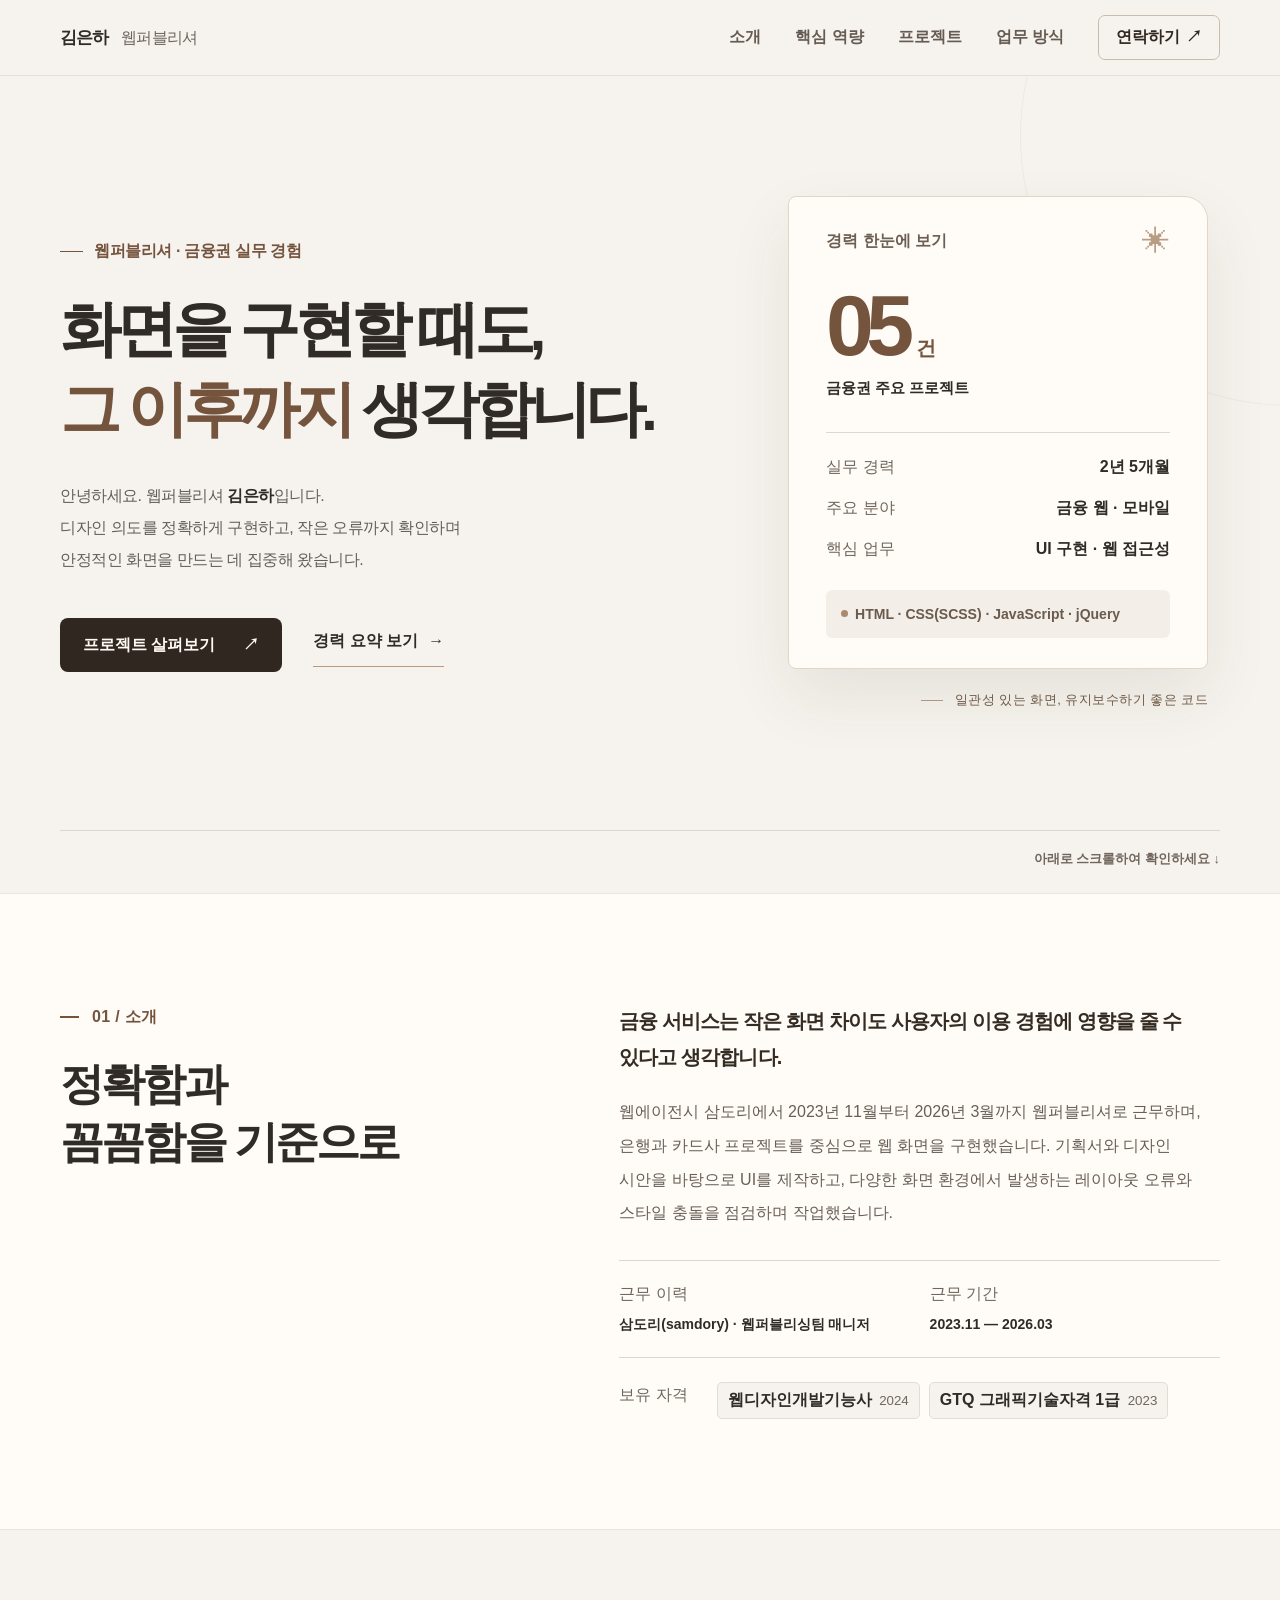
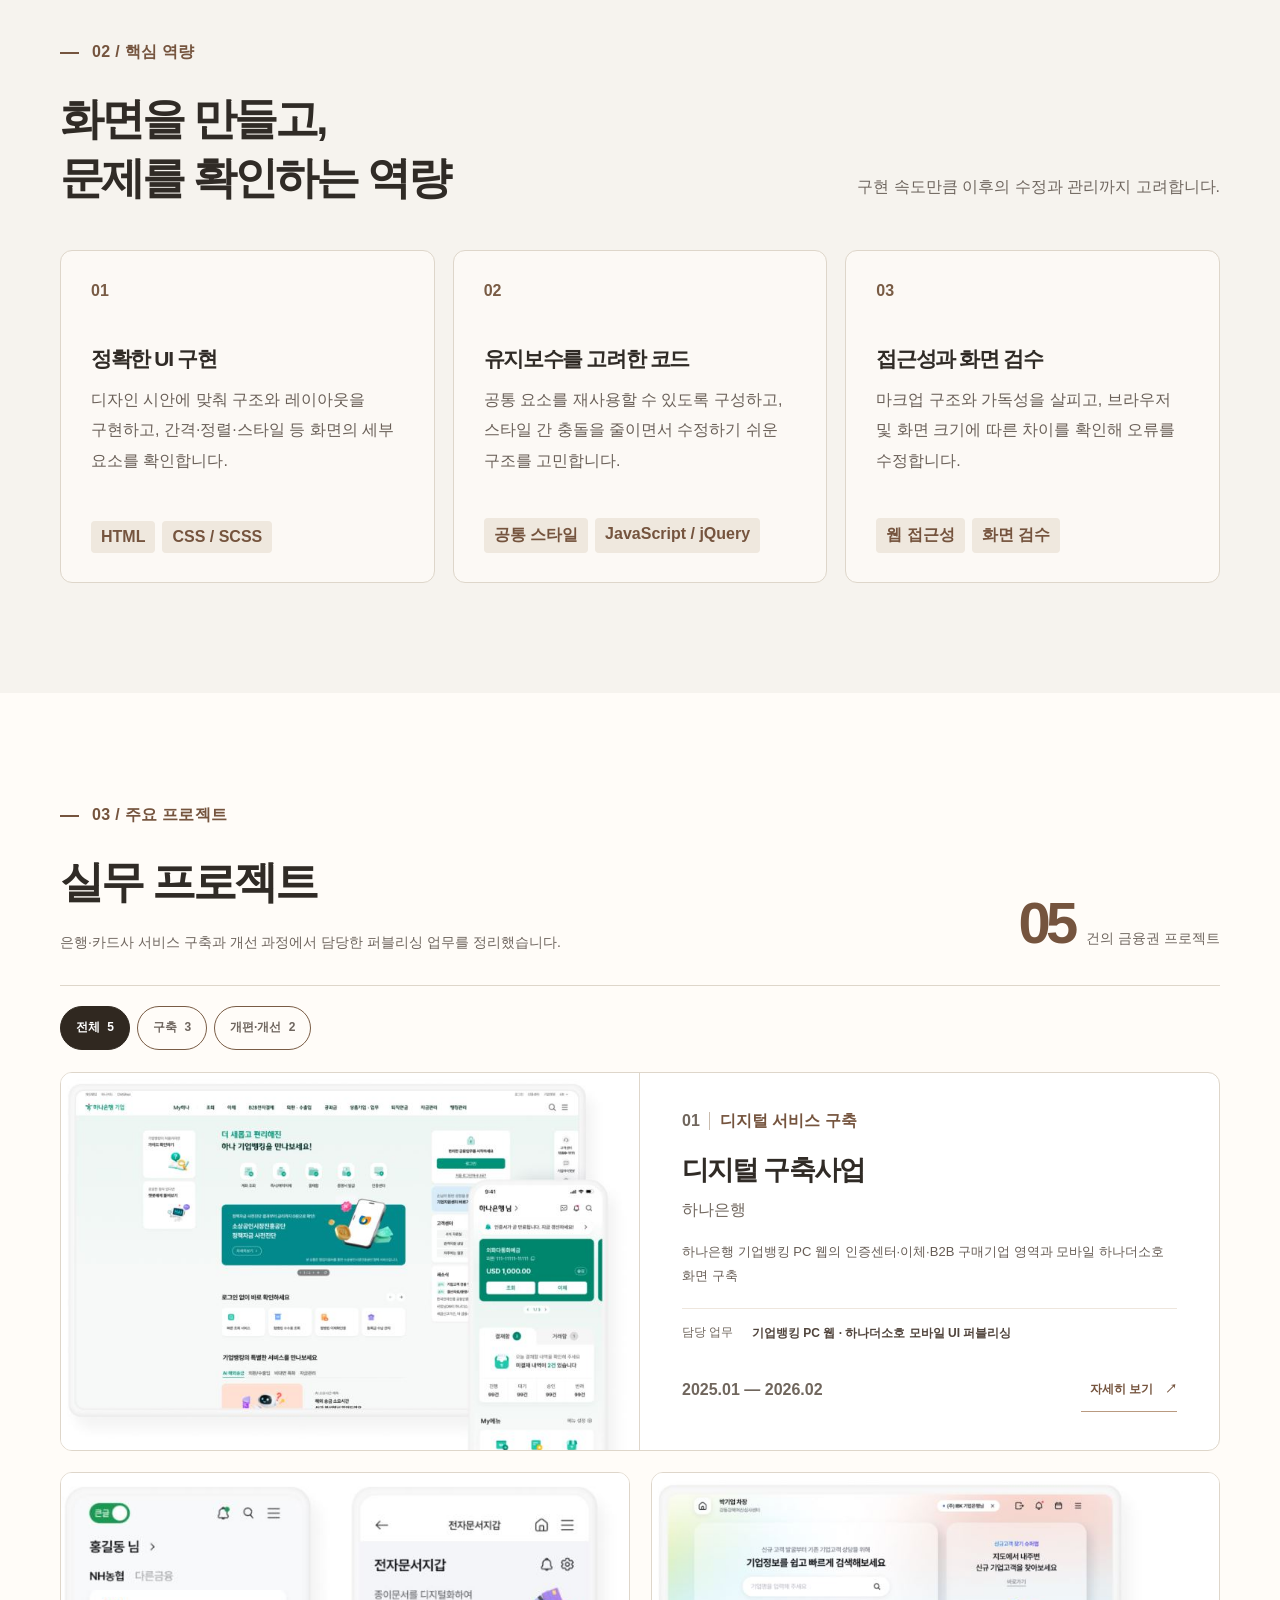
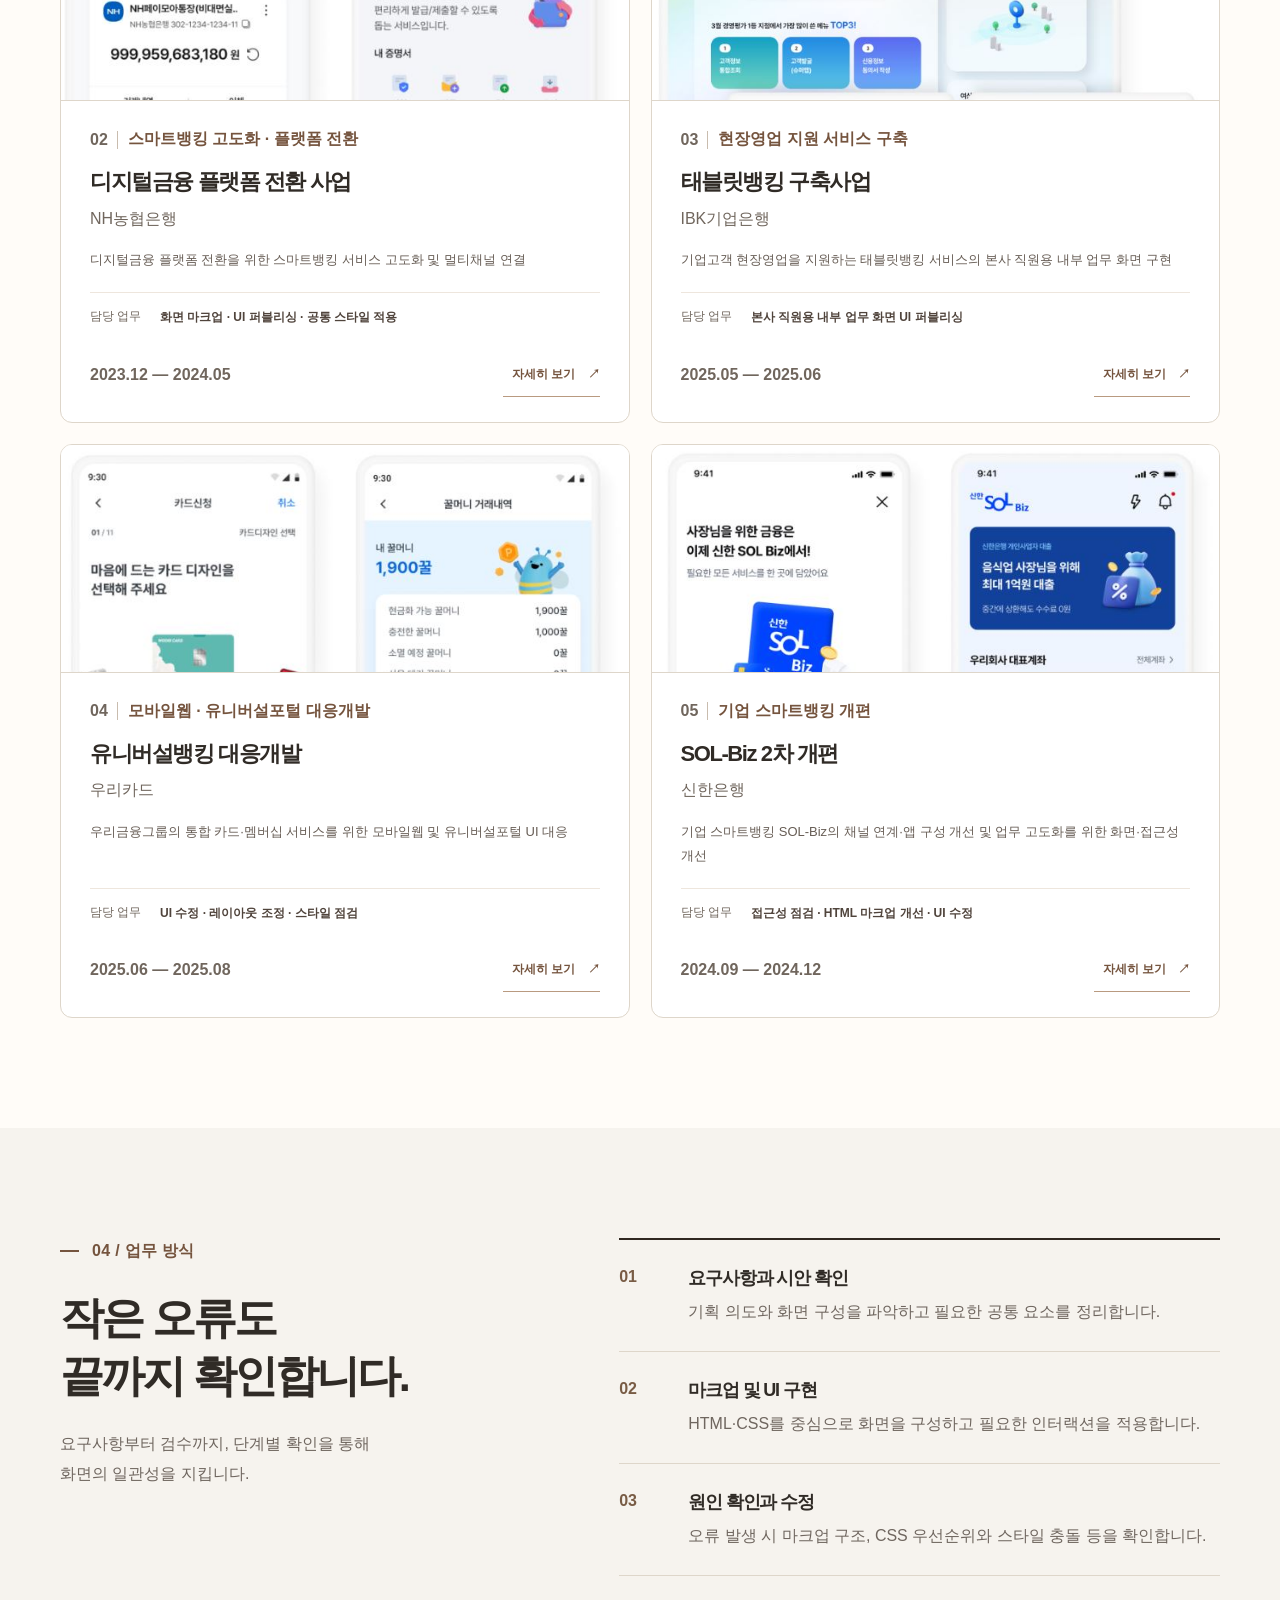
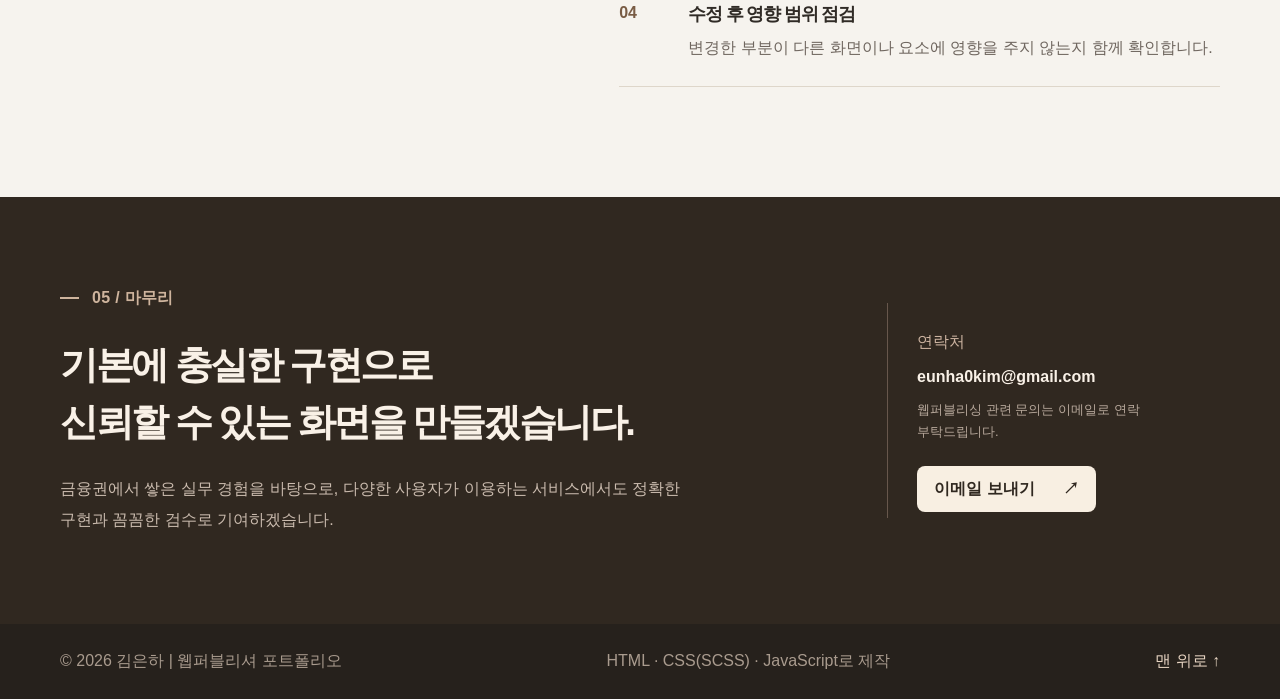
==== commit 45e646c0: "feat: 자격증 명칭 수정 자격증 명칭 수정" ====
--- a/index.html
+++ b/index.html
@@ -40,8 +40,8 @@
       <div class="container hero-layout">
         <div class="hero-copy" data-reveal>
           <div class="eyebrow"><span class="tiny-rule"></span> 웹퍼블리셔 · 금융권 실무 경험</div>
-          <h1 id="hero-title">화면을 구현할 때도,<br><span class="accent-word">그 이후까지</span> 생각합니다.</h1>
-          <p class="hero-description">안녕하세요. 웹퍼블리셔 <strong>김은하</strong>입니다.<br>디자인 의도를 정확하게 구현하고, 작은 오류까지 확인하며<br class="only-desktop"> 안정적인 화면을 만드는 데 집중해 왔습니다.</p>
+          <h1 id="hero-title">화면을 구현할 때도, <br><span class="accent-word">그 이후까지</span> 생각합니다.</h1>
+          <p class="hero-description">안녕하세요. 웹퍼블리셔 <strong>김은하</strong>입니다. <br>디자인 의도를 정확하게 구현하고, 작은 오류까지 확인하며<br class="only-desktop"> 안정적인 화면을 만드는 데 집중해 왔습니다.</p>
           <div class="hero-actions">
             <a href="#projects" class="button button-primary">프로젝트 살펴보기 <span aria-hidden="true">↗</span></a>
             <a href="#about" class="text-link">경력 요약 보기 <span aria-hidden="true">→</span></a>
@@ -74,7 +74,7 @@
 
     <section class="about section-pad" id="about" aria-labelledby="about-title">
       <div class="container two-column-section">
-        <div class="section-side" data-reveal><div class="section-index">01 / 소개</div><h2 id="about-title">정확함과<br>꼼꼼함을 기준으로</h2></div>
+        <div class="section-side" data-reveal><div class="section-index">01 / 소개</div><h2 id="about-title">정확함과 <br>꼼꼼함을 기준으로</h2></div>
         <div class="section-main" data-reveal>
           <p class="lead">금융 서비스는 작은 화면 차이도 사용자의 이용 경험에 영향을 줄 수 있다고 생각합니다.</p>
           <p class="body-copy">웹에이전시 삼도리에서 2023년 11월부터 2026년 3월까지 웹퍼블리셔로 근무하며, 은행과 카드사 프로젝트를 중심으로 웹 화면을 구현했습니다. 기획서와 디자인 시안을 바탕으로 UI를 제작하고, 다양한 화면 환경에서 발생하는 레이아웃 오류와 스타일 충돌을 점검하며 작업했습니다.</p>
@@ -84,7 +84,7 @@
           </dl>
           <div class="certificate-line">
             <span>보유 자격</span>
-            <ul aria-label="보유 자격 목록"><li>웹디자인기능사 <small>2024</small></li><li>GTQ 그래픽기술자격 1급 <small>2023</small></li></ul>
+            <ul aria-label="보유 자격 목록"><li>웹디자인개발기능사 <small>2024</small></li><li>GTQ 그래픽기술자격 1급 <small>2023</small></li></ul>
           </div>
         </div>
       </div>
@@ -93,7 +93,7 @@
     <section class="skills section-pad" id="skills" aria-labelledby="skills-title">
       <div class="container">
         <div class="section-heading" data-reveal>
-          <div><div class="section-index">02 / 핵심 역량</div><h2 id="skills-title">화면을 만들고,<br>문제를 확인하는 역량</h2></div>
+          <div><div class="section-index">02 / 핵심 역량</div><h2 id="skills-title">화면을 만들고, <br>문제를 확인하는 역량</h2></div>
           <p>구현 속도만큼 이후의 수정과 관리까지 고려합니다.</p>
         </div>
         <div class="skill-grid">
@@ -126,7 +126,7 @@
 
     <section class="process section-pad" id="process" aria-labelledby="process-title">
       <div class="container two-column-section process-layout">
-        <div class="section-side" data-reveal><div class="section-index">04 / 업무 방식</div><h2 id="process-title">작은 오류도<br>끝까지 확인합니다.</h2><p class="process-side-copy">요구사항부터 검수까지, 단계별 확인을 통해 화면의 일관성을 지킵니다.</p></div>
+        <div class="section-side" data-reveal><div class="section-index">04 / 업무 방식</div><h2 id="process-title">작은 오류도 <br>끝까지 확인합니다.</h2><p class="process-side-copy">요구사항부터 검수까지, 단계별 확인을 통해 화면의 일관성을 지킵니다.</p></div>
         <ol class="process-list" data-reveal>
           <li class="process-item"><span aria-hidden="true">01</span><div><h3>요구사항과 시안 확인</h3><p>기획 의도와 화면 구성을 파악하고 필요한 공통 요소를 정리합니다.</p></div></li>
           <li class="process-item"><span aria-hidden="true">02</span><div><h3>마크업 및 UI 구현</h3><p>HTML·CSS를 중심으로 화면을 구성하고 필요한 인터랙션을 적용합니다.</p></div></li>
@@ -140,7 +140,7 @@
       <div class="container closing-layout">
         <div data-reveal>
           <div class="section-index light-index">05 / 마무리</div>
-          <h2 id="contact-title">기본에 충실한 구현으로<br>신뢰할 수 있는 화면을 만들겠습니다.</h2>
+          <h2 id="contact-title">기본에 충실한 구현으로 <br>신뢰할 수 있는 화면을 만들겠습니다.</h2>
           <p>금융권에서 쌓은 실무 경험을 바탕으로, 다양한 사용자가 이용하는 서비스에서도 정확한 구현과 꼼꼼한 검수로 기여하겠습니다.</p>
         </div>
         <div class="closing-contact" data-reveal>
--- a/css/styles.css
+++ b/css/styles.css
@@ -23,8 +23,7 @@
 }
 
 *, *::before, *::after {
-  -webkit-box-sizing: border-box;
-          box-sizing: border-box;
+  box-sizing: border-box;
 }
 
 html {
@@ -65,17 +64,11 @@
 :focus-visible {
   outline: 3px solid #302820;
   outline-offset: 4px;
-  -webkit-box-shadow: 0 0 0 4px #fffcf8;
-          box-shadow: 0 0 0 4px #fffcf8;
+  box-shadow: 0 0 0 4px #fffcf8;
 }
 
 [tabindex="-1"] {
   scroll-margin-top: 16px;
-}
-
-::-moz-selection {
-  background: #dac3ab;
-  color: #2c241f;
 }
 
 ::selection {
@@ -135,25 +128,15 @@
 
 .header-inner {
   height: 100%;
-  display: -webkit-box;
-  display: -ms-flexbox;
-  display: flex;
-  -webkit-box-align: center;
-      -ms-flex-align: center;
-          align-items: center;
-  -webkit-box-pack: justify;
-      -ms-flex-pack: justify;
-          justify-content: space-between;
+  display: flex;
+  align-items: center;
+  justify-content: space-between;
   gap: 24px;
 }
 
 .brand {
-  display: -webkit-inline-box;
-  display: -ms-inline-flexbox;
   display: inline-flex;
-  -webkit-box-align: center;
-      -ms-flex-align: center;
-          align-items: center;
+  align-items: center;
   gap: 10px;
   white-space: nowrap;
 }
@@ -173,12 +156,8 @@
 }
 
 .site-nav {
-  display: -webkit-box;
-  display: -ms-flexbox;
-  display: flex;
-  -webkit-box-align: center;
-      -ms-flex-align: center;
-          align-items: center;
+  display: flex;
+  align-items: center;
   gap: 34px;
 }
 
@@ -187,7 +166,6 @@
   font-size: 13px;
   font-weight: 600;
   color: #655b53;
-  -webkit-transition: color 0.2s ease;
   transition: color 0.2s ease;
 }
 
@@ -203,7 +181,6 @@
   width: 0;
   height: 2px;
   background: var(--brown);
-  -webkit-transition: width 0.2s ease;
   transition: width 0.2s ease;
 }
 
@@ -237,10 +214,7 @@
   height: 2px;
   background: var(--brown-dark);
   margin-bottom: 6px;
-  -webkit-transition: -webkit-transform 0.2s ease;
-  transition: -webkit-transform 0.2s ease;
   transition: transform 0.2s ease;
-  transition: transform 0.2s ease, -webkit-transform 0.2s ease;
 }
 
 /* 공통 텍스트 */
@@ -258,12 +232,8 @@
 
 .section-index {
   color: var(--brown);
-  display: -webkit-inline-box;
-  display: -ms-inline-flexbox;
   display: inline-flex;
-  -webkit-box-align: center;
-      -ms-flex-align: center;
-          align-items: center;
+  align-items: center;
   gap: 13px;
   font-size: 12px;
   font-weight: 760;
@@ -292,15 +262,9 @@
 }
 
 .section-heading {
-  display: -webkit-box;
-  display: -ms-flexbox;
-  display: flex;
-  -webkit-box-pack: justify;
-      -ms-flex-pack: justify;
-          justify-content: space-between;
-  -webkit-box-align: end;
-      -ms-flex-align: end;
-          align-items: end;
+  display: flex;
+  justify-content: space-between;
+  align-items: end;
   gap: 28px;
   margin-bottom: 42px;
 }
@@ -333,19 +297,13 @@
 .hero-layout {
   display: grid;
   grid-template-columns: 1.25fr 0.85fr;
-  -webkit-box-align: center;
-      -ms-flex-align: center;
-          align-items: center;
+  align-items: center;
   gap: 88px;
 }
 
 .eyebrow {
-  display: -webkit-box;
-  display: -ms-flexbox;
-  display: flex;
-  -webkit-box-align: center;
-      -ms-flex-align: center;
-          align-items: center;
+  display: flex;
+  align-items: center;
   gap: 11px;
   font-weight: 700;
   color: var(--brown);
@@ -385,12 +343,8 @@
 
 .hero-actions {
   margin-top: 42px;
-  display: -webkit-box;
-  display: -ms-flexbox;
-  display: flex;
-  -webkit-box-align: center;
-      -ms-flex-align: center;
-          align-items: center;
+  display: flex;
+  align-items: center;
   gap: 31px;
 }
 
@@ -398,27 +352,17 @@
   border-radius: 8px;
   min-height: 54px;
   padding: 0 23px;
-  display: -webkit-inline-box;
-  display: -ms-inline-flexbox;
   display: inline-flex;
-  -webkit-box-pack: center;
-      -ms-flex-pack: center;
-          justify-content: center;
-  -webkit-box-align: center;
-      -ms-flex-align: center;
-          align-items: center;
+  justify-content: center;
+  align-items: center;
   gap: 28px;
   font-size: 14px;
   font-weight: 740;
-  -webkit-transition: background 0.2s ease, -webkit-transform 0.2s ease;
-  transition: background 0.2s ease, -webkit-transform 0.2s ease;
   transition: transform 0.2s ease, background 0.2s ease;
-  transition: transform 0.2s ease, background 0.2s ease, -webkit-transform 0.2s ease;
 }
 
 .button:hover {
-  -webkit-transform: translateY(-2px);
-          transform: translateY(-2px);
+  transform: translateY(-2px);
 }
 
 .button-primary {
@@ -431,12 +375,8 @@
 }
 
 .text-link {
-  display: -webkit-inline-box;
-  display: -ms-inline-flexbox;
   display: inline-flex;
-  -webkit-box-align: center;
-      -ms-flex-align: center;
-          align-items: center;
+  align-items: center;
   gap: 10px;
   font-size: 13px;
   font-weight: 720;
@@ -459,21 +399,14 @@
   padding: 34px 37px 30px;
   border: 1px solid #e2d6c7;
   background: #fffcf7;
-  -webkit-box-shadow: var(--shadow);
-          box-shadow: var(--shadow);
+  box-shadow: var(--shadow);
   border-radius: 8px 24px 8px 8px;
 }
 
 .hero-card-top {
-  display: -webkit-box;
-  display: -ms-flexbox;
-  display: flex;
-  -webkit-box-align: center;
-      -ms-flex-align: center;
-          align-items: center;
-  -webkit-box-pack: justify;
-      -ms-flex-pack: justify;
-          justify-content: space-between;
+  display: flex;
+  align-items: center;
+  justify-content: space-between;
   font-size: 13px;
   font-weight: 760;
   color: #6c5e52;
@@ -525,15 +458,9 @@
 }
 
 .hero-card-info div {
-  display: -webkit-box;
-  display: -ms-flexbox;
-  display: flex;
-  -webkit-box-align: center;
-      -ms-flex-align: center;
-          align-items: center;
-  -webkit-box-pack: justify;
-      -ms-flex-pack: justify;
-          justify-content: space-between;
+  display: flex;
+  align-items: center;
+  justify-content: space-between;
   gap: 10px;
 }
 
@@ -550,12 +477,8 @@
 .hero-card-bottom {
   margin-top: 30px;
   padding: 13px 15px;
-  display: -webkit-box;
-  display: -ms-flexbox;
-  display: flex;
-  -webkit-box-align: center;
-      -ms-flex-align: center;
-          align-items: center;
+  display: flex;
+  align-items: center;
   gap: 7px;
   background: #f3eee7;
   color: #695b4e;
@@ -569,8 +492,7 @@
   width: 7px;
   height: 7px;
   border-radius: 50%;
-  -ms-flex-negative: 0;
-      flex-shrink: 0;
+  flex-shrink: 0;
   background: #a88a72;
 }
 
@@ -595,12 +517,8 @@
   margin-top: 106px;
   padding-top: 19px;
   border-top: 1px solid var(--line);
-  display: -webkit-box;
-  display: -ms-flexbox;
-  display: flex;
-  -webkit-box-pack: justify;
-      -ms-flex-pack: justify;
-          justify-content: space-between;
+  display: flex;
+  justify-content: space-between;
   font-size: 11px;
   font-weight: 650;
   color: var(--subtle);
@@ -639,13 +557,8 @@
 }
 
 .experience-line div {
-  display: -webkit-box;
-  display: -ms-flexbox;
-  display: flex;
-  -webkit-box-orient: vertical;
-  -webkit-box-direction: normal;
-      -ms-flex-direction: column;
-          flex-direction: column;
+  display: flex;
+  flex-direction: column;
   gap: 11px;
 }
 
@@ -670,12 +583,8 @@
 
 .certificate-line {
   margin-top: 24px;
-  display: -webkit-box;
-  display: -ms-flexbox;
-  display: flex;
-  -webkit-box-align: start;
-      -ms-flex-align: start;
-          align-items: flex-start;
+  display: flex;
+  align-items: flex-start;
   gap: 29px;
 }
 
@@ -687,11 +596,8 @@
 }
 
 .certificate-line ul {
-  display: -webkit-box;
-  display: -ms-flexbox;
-  display: flex;
-  -ms-flex-wrap: wrap;
-      flex-wrap: wrap;
+  display: flex;
+  flex-wrap: wrap;
   gap: 9px;
   margin: 0;
   padding: 0;
@@ -731,25 +637,15 @@
   background: rgba(255, 253, 249, 0.72);
   border-radius: 12px;
   position: relative;
-  display: -webkit-box;
-  display: -ms-flexbox;
-  display: flex;
-  -webkit-box-orient: vertical;
-  -webkit-box-direction: normal;
-      -ms-flex-direction: column;
-          flex-direction: column;
-  -webkit-transition: border-color 0.25s ease, -webkit-transform 0.25s ease, -webkit-box-shadow 0.25s ease;
-  transition: border-color 0.25s ease, -webkit-transform 0.25s ease, -webkit-box-shadow 0.25s ease;
+  display: flex;
+  flex-direction: column;
   transition: transform 0.25s ease, box-shadow 0.25s ease, border-color 0.25s ease;
-  transition: transform 0.25s ease, box-shadow 0.25s ease, border-color 0.25s ease, -webkit-transform 0.25s ease, -webkit-box-shadow 0.25s ease;
 }
 
 .skill-card:hover {
-  -webkit-transform: translateY(-4px);
-          transform: translateY(-4px);
+  transform: translateY(-4px);
   border-color: #c8b4a2;
-  -webkit-box-shadow: 0 10px 36px rgba(65, 44, 30, 0.055);
-          box-shadow: 0 10px 36px rgba(65, 44, 30, 0.055);
+  box-shadow: 0 10px 36px rgba(65, 44, 30, 0.055);
 }
 
 .skill-count {
@@ -773,11 +669,8 @@
 
 .skill-tags {
   margin-top: auto;
-  display: -webkit-box;
-  display: -ms-flexbox;
-  display: flex;
-  -ms-flex-wrap: wrap;
-      flex-wrap: wrap;
+  display: flex;
+  flex-wrap: wrap;
   gap: 7px;
 }
 
@@ -806,16 +699,10 @@
 }
 
 .project-count {
-  -webkit-box-flex: 0;
-      -ms-flex: 0 0 auto;
-          flex: 0 0 auto;
-  display: -webkit-box;
-  display: -ms-flexbox;
+  flex: 0 0 auto;
   display: flex;
   gap: 13px;
-  -webkit-box-align: baseline;
-      -ms-flex-align: baseline;
-          align-items: baseline;
+  align-items: baseline;
   padding-bottom: 4px;
 }
 
@@ -832,29 +719,18 @@
 }
 
 .project-toolbar {
-  display: -webkit-box;
-  display: -ms-flexbox;
-  display: flex;
-  -webkit-box-align: center;
-      -ms-flex-align: center;
-          align-items: center;
-  -webkit-box-pack: justify;
-      -ms-flex-pack: justify;
-          justify-content: space-between;
+  display: flex;
+  align-items: center;
+  justify-content: space-between;
   gap: 15px;
   border-top: 1px solid var(--line);
   padding: 20px 0 22px;
 }
 
 .filter-list {
-  display: -webkit-box;
-  display: -ms-flexbox;
-  display: flex;
-  -ms-flex-wrap: wrap;
-      flex-wrap: wrap;
-  -webkit-box-align: center;
-      -ms-flex-align: center;
-          align-items: center;
+  display: flex;
+  flex-wrap: wrap;
+  align-items: center;
   gap: 7px;
 }
 
@@ -866,7 +742,6 @@
   color: var(--muted);
   font-weight: 650;
   padding: 9px 15px;
-  -webkit-transition: 0.2s;
   transition: 0.2s;
 }
 
@@ -893,29 +768,20 @@
 }
 
 .project-card {
+  cursor: pointer;
   border: 1px solid var(--line);
   background: #fff;
   border-radius: 12px;
   overflow: hidden;
-  -webkit-transition: border-color 0.25s ease, -webkit-transform 0.25s ease, -webkit-box-shadow 0.25s ease;
-  transition: border-color 0.25s ease, -webkit-transform 0.25s ease, -webkit-box-shadow 0.25s ease;
   transition: transform 0.25s ease, box-shadow 0.25s ease, border-color 0.25s ease;
-  transition: transform 0.25s ease, box-shadow 0.25s ease, border-color 0.25s ease, -webkit-transform 0.25s ease, -webkit-box-shadow 0.25s ease;
   min-width: 0;
-  display: -webkit-box;
-  display: -ms-flexbox;
-  display: flex;
-  -webkit-box-orient: vertical;
-  -webkit-box-direction: normal;
-      -ms-flex-direction: column;
-          flex-direction: column;
+  display: flex;
+  flex-direction: column;
 }
 
 .project-card:hover {
-  -webkit-transform: translateY(-3px);
-          transform: translateY(-3px);
-  -webkit-box-shadow: 0 17px 43px rgba(68, 50, 38, 0.07);
-          box-shadow: 0 17px 43px rgba(68, 50, 38, 0.07);
+  transform: translateY(-3px);
+  box-shadow: 0 17px 43px rgba(68, 50, 38, 0.07);
   border-color: var(--line-dark);
 }
 
@@ -960,32 +826,20 @@
   aspect-ratio: 1.68;
   background: #fffcf7;
   border: 1px solid #ddccba;
-  -webkit-box-shadow: 0 17px 29px rgba(65, 48, 33, 0.095);
-          box-shadow: 0 17px 29px rgba(65, 48, 33, 0.095);
+  box-shadow: 0 17px 29px rgba(65, 48, 33, 0.095);
   border-radius: 8px;
   overflow: hidden;
-  -webkit-transform: translateY(7px);
-          transform: translateY(7px);
-  display: -webkit-box;
-  display: -ms-flexbox;
-  display: flex;
-  -webkit-box-orient: vertical;
-  -webkit-box-direction: normal;
-      -ms-flex-direction: column;
-          flex-direction: column;
+  transform: translateY(7px);
+  display: flex;
+  flex-direction: column;
 }
 
 .preview-topbar {
-  -ms-flex-negative: 0;
-      flex-shrink: 0;
+  flex-shrink: 0;
   height: 26px;
   border-bottom: 1px solid #e9dfd3;
-  display: -webkit-box;
-  display: -ms-flexbox;
-  display: flex;
-  -webkit-box-align: center;
-      -ms-flex-align: center;
-          align-items: center;
+  display: flex;
+  align-items: center;
   gap: 5px;
   padding-inline: 11px;
 }
@@ -998,13 +852,8 @@
 }
 
 .preview-inner {
-  display: -webkit-box;
-  display: -ms-flexbox;
-  display: flex;
-  -webkit-box-orient: vertical;
-  -webkit-box-direction: normal;
-      -ms-flex-direction: column;
-          flex-direction: column;
+  display: flex;
+  flex-direction: column;
   gap: 12px;
   padding: 18px 20px;
 }
@@ -1080,10 +929,8 @@
   display: block;
   width: 100%;
   height: 100%;
-  -o-object-fit: cover;
-     object-fit: cover;
-  -o-object-position: top center;
-     object-position: top center;
+  object-fit: cover;
+  object-position: top center;
   position: absolute;
   inset: 0;
 }
@@ -1107,35 +954,21 @@
 
 .project-content {
   padding: 28px 29px 25px;
-  -webkit-box-flex: 1;
-      -ms-flex: 1;
-          flex: 1;
-  display: -webkit-box;
-  display: -ms-flexbox;
-  display: flex;
-  -webkit-box-orient: vertical;
-  -webkit-box-direction: normal;
-      -ms-flex-direction: column;
-          flex-direction: column;
+  flex: 1;
+  display: flex;
+  flex-direction: column;
 }
 
 .project-card.is-featured .project-content {
   padding: 38px 42px;
-  -webkit-box-pack: center;
-      -ms-flex-pack: center;
-          justify-content: center;
+  justify-content: center;
 }
 
 .project-meta {
-  display: -webkit-box;
-  display: -ms-flexbox;
   display: flex;
   gap: 10px;
-  -webkit-box-align: center;
-      -ms-flex-align: center;
-          align-items: center;
-  -ms-flex-wrap: wrap;
-      flex-wrap: wrap;
+  align-items: center;
+  flex-wrap: wrap;
   font-size: 11px;
   font-weight: 750;
   color: var(--brown);
@@ -1192,15 +1025,9 @@
 }
 
 .project-bottom {
-  display: -webkit-box;
-  display: -ms-flexbox;
-  display: flex;
-  -webkit-box-align: center;
-      -ms-flex-align: center;
-          align-items: center;
-  -webkit-box-pack: justify;
-      -ms-flex-pack: justify;
-          justify-content: space-between;
+  display: flex;
+  align-items: center;
+  justify-content: space-between;
   gap: 10px;
   margin-top: 25px;
 }
@@ -1216,12 +1043,8 @@
   border: 0;
   background: none;
   padding: 7px 0 7px 9px;
-  display: -webkit-inline-box;
-  display: -ms-inline-flexbox;
   display: inline-flex;
-  -webkit-box-align: center;
-      -ms-flex-align: center;
-          align-items: center;
+  align-items: center;
   gap: 12px;
   color: var(--brown);
   font-size: 12px;
@@ -1292,9 +1115,7 @@
   display: grid;
   grid-template-columns: 1.4fr 0.65fr;
   gap: 110px;
-  -webkit-box-align: center;
-      -ms-flex-align: center;
-          align-items: center;
+  align-items: center;
 }
 
 .light-index {
@@ -1361,15 +1182,9 @@
 }
 
 .footer-inner {
-  display: -webkit-box;
-  display: -ms-flexbox;
-  display: flex;
-  -webkit-box-align: center;
-      -ms-flex-align: center;
-          align-items: center;
-  -webkit-box-pack: justify;
-      -ms-flex-pack: justify;
-          justify-content: space-between;
+  display: flex;
+  align-items: center;
+  justify-content: space-between;
   gap: 20px;
   min-height: 75px;
 }
@@ -1396,14 +1211,8 @@
   border-radius: 13px;
   background: #fffcf8;
   color: var(--ink);
-  -webkit-box-shadow: 0 35px 100px #1f19139c;
-          box-shadow: 0 35px 100px #1f19139c;
+  box-shadow: 0 35px 100px #1f19139c;
   overflow: auto;
-}
-
-.project-dialog::-ms-backdrop {
-  background: rgba(31, 25, 19, 0.72);
-  backdrop-filter: blur(5px);
 }
 
 .project-dialog::backdrop {
@@ -1419,15 +1228,9 @@
   position: sticky;
   top: 0;
   z-index: 2;
-  display: -webkit-box;
-  display: -ms-flexbox;
-  display: flex;
-  -webkit-box-align: center;
-      -ms-flex-align: center;
-          align-items: center;
-  -webkit-box-pack: justify;
-      -ms-flex-pack: justify;
-          justify-content: space-between;
+  display: flex;
+  align-items: center;
+  justify-content: space-between;
   border-bottom: 1px solid var(--line);
   background: #fffcf8;
   height: 66px;
@@ -1475,11 +1278,8 @@
 }
 
 .dialog-details {
-  display: -webkit-box;
-  display: -ms-flexbox;
-  display: flex;
-  -ms-flex-wrap: wrap;
-      flex-wrap: wrap;
+  display: flex;
+  flex-wrap: wrap;
   gap: 9px 18px;
   font-size: 12px;
   color: var(--muted);
@@ -1492,23 +1292,15 @@
 }
 
 .dialog-visual {
-  width: -webkit-fit-content;
-  width: -moz-fit-content;
   width: fit-content;
   max-width: 100%;
   margin-inline: auto;
   border: 1px solid var(--line);
   border-radius: 8px;
   overflow: hidden;
-  display: -webkit-box;
-  display: -ms-flexbox;
-  display: flex;
-  -webkit-box-align: center;
-      -ms-flex-align: center;
-          align-items: center;
-  -webkit-box-pack: center;
-      -ms-flex-pack: center;
-          justify-content: center;
+  display: flex;
+  align-items: center;
+  justify-content: center;
   text-align: center;
   position: relative;
 }
@@ -1559,13 +1351,9 @@
 }
 
 .dialog-link-row {
-  display: -webkit-box;
-  display: -ms-flexbox;
   display: flex;
   gap: 14px;
-  -webkit-box-align: center;
-      -ms-flex-align: center;
-          align-items: center;
+  align-items: center;
   margin-top: 26px;
 }
 
@@ -1585,18 +1373,13 @@
 /* 가벼운 등장 효과: JavaScript가 없는 환경에서도 기본 표시 */
 .js-enabled [data-reveal] {
   opacity: 0;
-  -webkit-transform: translateY(16px);
-          transform: translateY(16px);
-  -webkit-transition: opacity 0.6s ease, -webkit-transform 0.6s cubic-bezier(0.2, 0.7, 0.2, 1);
-  transition: opacity 0.6s ease, -webkit-transform 0.6s cubic-bezier(0.2, 0.7, 0.2, 1);
+  transform: translateY(16px);
   transition: opacity 0.6s ease, transform 0.6s cubic-bezier(0.2, 0.7, 0.2, 1);
-  transition: opacity 0.6s ease, transform 0.6s cubic-bezier(0.2, 0.7, 0.2, 1), -webkit-transform 0.6s cubic-bezier(0.2, 0.7, 0.2, 1);
 }
 
 .js-enabled [data-reveal].is-visible {
   opacity: 1;
-  -webkit-transform: none;
-          transform: none;
+  transform: none;
 }
 
 /* 태블릿 */
@@ -1645,21 +1428,13 @@
     right: 0;
     background: #f9f6f1;
     padding: 19px 20px 23px;
-    -webkit-box-orient: vertical;
-    -webkit-box-direction: normal;
-        -ms-flex-direction: column;
-            flex-direction: column;
-    -webkit-box-align: stretch;
-        -ms-flex-align: stretch;
-            align-items: stretch;
+    flex-direction: column;
+    align-items: stretch;
     gap: 0;
     border-bottom: 1px solid var(--line);
-    -webkit-box-shadow: 0 10px 25px rgba(50, 38, 27, 0.06);
-            box-shadow: 0 10px 25px rgba(50, 38, 27, 0.06);
+    box-shadow: 0 10px 25px rgba(50, 38, 27, 0.06);
   }
   .site-nav.is-open {
-    display: -webkit-box;
-    display: -ms-flexbox;
     display: flex;
   }
   .site-nav > a {
@@ -1677,15 +1452,13 @@
     display: block;
   }
   .menu-toggle[aria-expanded=true] span:nth-child(1) {
-    -webkit-transform: translateY(8px) rotate(45deg);
-            transform: translateY(8px) rotate(45deg);
+    transform: translateY(8px) rotate(45deg);
   }
   .menu-toggle[aria-expanded=true] span:nth-child(2) {
     opacity: 0;
   }
   .menu-toggle[aria-expanded=true] span:nth-child(3) {
-    -webkit-transform: translateY(-8px) rotate(-45deg);
-            transform: translateY(-8px) rotate(-45deg);
+    transform: translateY(-8px) rotate(-45deg);
   }
   .hero {
     padding-top: 78px;
@@ -1727,9 +1500,7 @@
     margin-top: 24px;
   }
   .section-heading {
-    -webkit-box-align: start;
-        -ms-flex-align: start;
-            align-items: start;
+    align-items: start;
   }
   .project-card.is-featured .project-content {
     padding: 28px 29px 25px;
@@ -1781,8 +1552,7 @@
   .hero-actions {
     margin-top: 30px;
     gap: 19px;
-    -ms-flex-wrap: wrap;
-        flex-wrap: wrap;
+    flex-wrap: wrap;
   }
   .button {
     min-height: 50px;
@@ -1824,37 +1594,22 @@
     gap: 19px;
   }
   .section-heading {
-    -webkit-box-orient: vertical;
-    -webkit-box-direction: normal;
-        -ms-flex-direction: column;
-            flex-direction: column;
+    flex-direction: column;
     gap: 13px;
-    -webkit-box-align: start;
-        -ms-flex-align: start;
-            align-items: start;
+    align-items: start;
     margin-bottom: 28px;
   }
   .section-heading > p {
     font-size: 13px;
   }
   .project-heading {
-    -webkit-box-orient: horizontal;
-    -webkit-box-direction: normal;
-        -ms-flex-direction: row;
-            flex-direction: row;
-    -webkit-box-pack: justify;
-        -ms-flex-pack: justify;
-            justify-content: space-between;
+    flex-direction: row;
+    justify-content: space-between;
     gap: 9px;
   }
   .project-count {
-    -webkit-box-orient: vertical;
-    -webkit-box-direction: normal;
-        -ms-flex-direction: column;
-            flex-direction: column;
-    -webkit-box-align: center;
-        -ms-flex-align: center;
-            align-items: center;
+    flex-direction: column;
+    align-items: center;
     gap: 2px;
   }
   .project-count strong {
@@ -1867,13 +1622,8 @@
     font-size: 12px;
   }
   .project-toolbar {
-    -webkit-box-align: start;
-        -ms-flex-align: start;
-            align-items: flex-start;
-    -webkit-box-orient: vertical;
-    -webkit-box-direction: normal;
-        -ms-flex-direction: column;
-            flex-direction: column;
+    align-items: flex-start;
+    flex-direction: column;
   }
   .project-grid {
     grid-template-columns: 1fr;
@@ -1881,8 +1631,6 @@
   }
   .project-card.is-featured {
     grid-column: auto;
-    display: -webkit-box;
-    display: -ms-flexbox;
     display: flex;
   }
   .project-card.is-featured .project-preview {
@@ -1904,13 +1652,9 @@
   }
   .footer-inner {
     min-height: 95px;
-    -ms-flex-wrap: wrap;
-        flex-wrap: wrap;
-    -ms-flex-line-pack: center;
-        align-content: center;
-    -webkit-box-pack: justify;
-        -ms-flex-pack: justify;
-            justify-content: space-between;
+    flex-wrap: wrap;
+    align-content: center;
+    justify-content: space-between;
     row-gap: 8px;
   }
   .footer-inner span:nth-child(2) {
@@ -1928,28 +1672,19 @@
     scroll-behavior: auto;
   }
   *, *::before, *::after {
-    -webkit-animation-duration: 0.01ms !important;
-            animation-duration: 0.01ms !important;
-    -webkit-transition-duration: 0.01ms !important;
-            transition-duration: 0.01ms !important;
+    animation-duration: 0.01ms !important;
+    transition-duration: 0.01ms !important;
     scroll-behavior: auto !important;
   }
   .js-enabled [data-reveal] {
     opacity: 1 !important;
-    -webkit-transform: none !important;
-            transform: none !important;
+    transform: none !important;
   }
 }
 .project-preview.image-error {
-  display: -webkit-box;
-  display: -ms-flexbox;
-  display: flex;
-  -webkit-box-align: center;
-      -ms-flex-align: center;
-          align-items: center;
-  -webkit-box-pack: center;
-      -ms-flex-pack: center;
-          justify-content: center;
+  display: flex;
+  align-items: center;
+  justify-content: center;
 }
 
 .project-preview.image-error .dialog-empty {
@@ -1979,22 +1714,14 @@
 
 .project-open, .text-link, .site-footer button {
   min-height: 44px;
-  display: -webkit-inline-box;
-  display: -ms-inline-flexbox;
   display: inline-flex;
-  -webkit-box-align: center;
-      -ms-flex-align: center;
-          align-items: center;
+  align-items: center;
 }
 
 .site-nav > a {
   min-height: 44px;
-  display: -webkit-box;
-  display: -ms-flexbox;
-  display: flex;
-  -webkit-box-align: center;
-      -ms-flex-align: center;
-          align-items: center;
+  display: flex;
+  align-items: center;
 }
 
 .site-nav > a:not(.nav-contact)::after {
@@ -2002,9 +1729,7 @@
 }
 
 .site-nav .nav-contact {
-  -webkit-box-pack: center;
-      -ms-flex-pack: center;
-          justify-content: center;
+  justify-content: center;
 }
 
 .dialog-intro h2 {
@@ -2013,8 +1738,7 @@
 
 .js-enabled [data-reveal]:focus-within {
   opacity: 1;
-  -webkit-transform: none;
-          transform: none;
+  transform: none;
 }
 
 .hero-layout > *, .closing-layout > *, .two-column-section > * {
@@ -2022,8 +1746,7 @@
 }
 
 .project-bottom, .hero-card-info div {
-  -ms-flex-wrap: wrap;
-      flex-wrap: wrap;
+  flex-wrap: wrap;
 }
 
 @media (max-width: 790px) {
@@ -2037,13 +1760,10 @@
     position: static;
   }
   html:not(.js-enabled) .header-inner {
-    -ms-flex-wrap: wrap;
-        flex-wrap: wrap;
+    flex-wrap: wrap;
     padding-block: 14px;
   }
   html:not(.js-enabled) .site-nav {
-    display: -webkit-box;
-    display: -ms-flexbox;
     display: flex;
     position: static;
     width: 100%;
@@ -2119,8 +1839,7 @@
 @media print {
   .js-enabled [data-reveal] {
     opacity: 1 !important;
-    -webkit-transform: none !important;
-            transform: none !important;
+    transform: none !important;
   }
   .site-header {
     position: static;
@@ -2128,4 +1847,4 @@
   .project-dialog {
     display: none;
   }
-}+}
